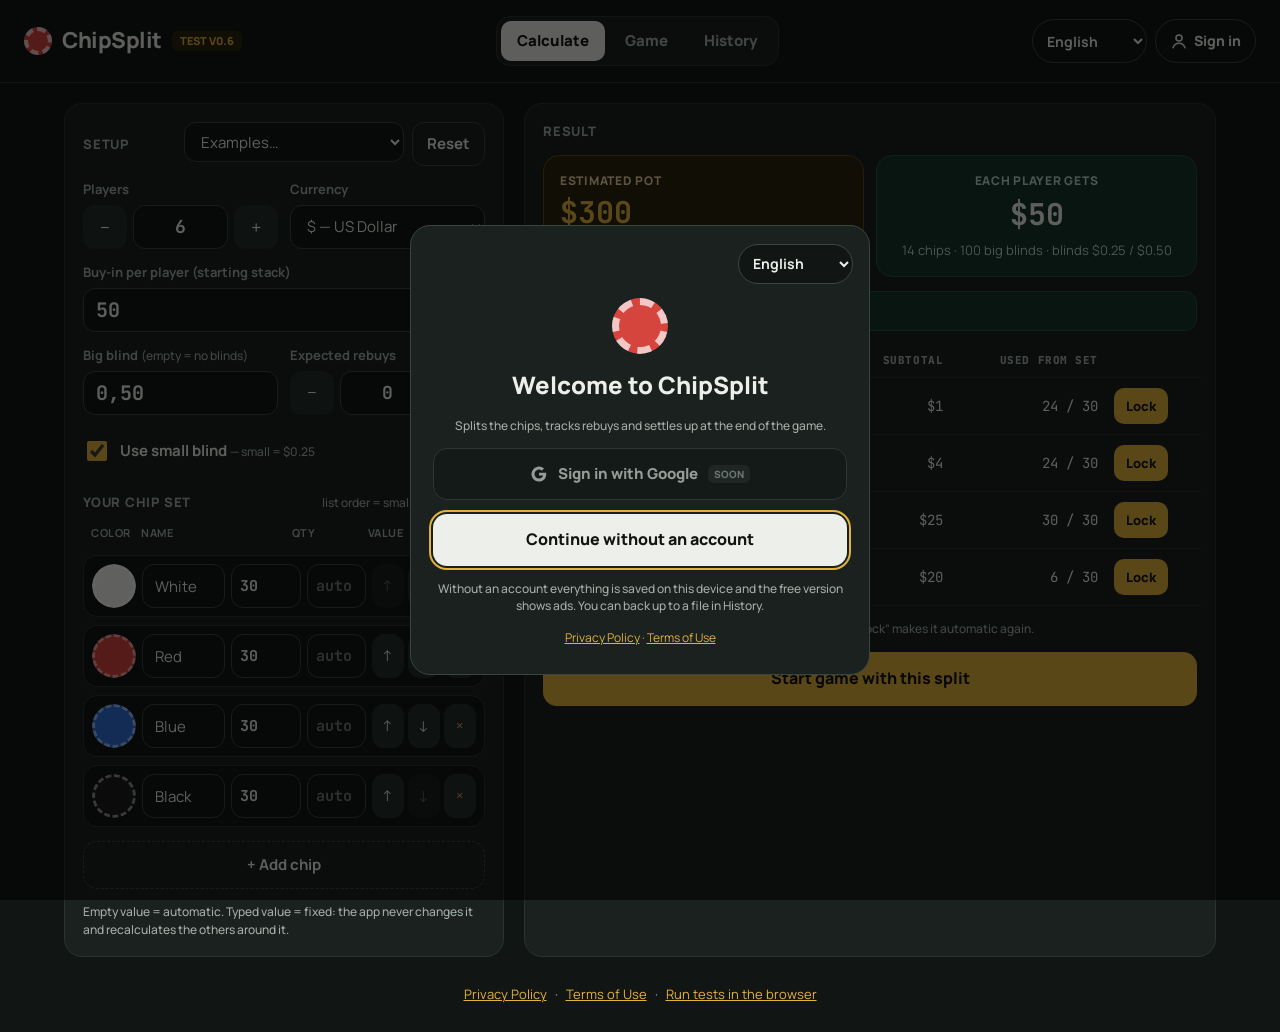
==== index.html @ 202e0803 "ChipSplit v0.6" ====
<!doctype html>
<html lang="pt-BR">
<head>
  <meta charset="utf-8">
  <meta name="viewport" content="width=device-width, initial-scale=1">
  <title>ChipSplit</title>
  <link rel="preconnect" href="https://fonts.googleapis.com">
  <link href="https://fonts.googleapis.com/css2?family=Manrope:wght@400;600;700;800&family=JetBrains+Mono:wght@500;700&family=Noto+Sans+SC:wght@500;700;800&display=swap" rel="stylesheet">
  <link rel="stylesheet" href="styles.css">
</head>
<body>
  <header class="top">
    <div class="brand">
      <span class="chip-logo" aria-hidden="true"></span>
      <h1>ChipSplit</h1>
      <span class="tag"><span data-i18n="app.badge">teste</span> v0.6</span>
    </div>
    <nav class="tabs" data-i18n-aria="tab.sections" aria-label="Seções">
      <button type="button" class="tab" data-view="calc" aria-current="page"><span data-i18n="tab.calc">Calcular</span></button>
      <button type="button" class="tab" data-view="live"><span data-i18n="tab.live">Jogo</span> <span id="liveDot" class="live-dot" hidden></span></button>
      <button type="button" class="tab" data-view="history"><span data-i18n="tab.history">Histórico</span></button>
    </nav>
    <div class="top-right">
      <label class="sr" for="langTop" data-i18n="lang.label">Idioma</label>
      <select id="langTop" class="lang-select" data-lang-select></select>
      <button id="accountBtn" type="button" class="account-btn" data-i18n-aria="acc.aria" aria-label="Conta">
        <svg id="accountIcon" width="18" height="18" viewBox="0 0 24 24" fill="none" stroke="currentColor" stroke-width="2" stroke-linecap="round" aria-hidden="true"><circle cx="12" cy="8" r="4"></circle><path d="M4 21c1.5-4 4.5-6 8-6s6.5 2 8 6"></path></svg>
        <img id="accountAvatar" class="acc-avatar" alt="" hidden>
        <span id="accountLabel">Entrar</span>
      </button>
    </div>
  </header>

  <!-- =============== CALCULAR =============== -->
  <main id="view-calc" class="layout view">
    <section class="panel" aria-labelledby="t-game">
      <div class="panel-head">
        <h2 id="t-game" data-i18n="calc.config">Configuração</h2>
        <div class="top-actions">
          <label class="sr" for="example" data-i18n="calc.load_example">Carregar exemplo</label>
          <select id="example" class="compact"></select>
          <button id="reset" class="ghost" type="button" data-i18n="calc.clear">Limpar</button>
        </div>
      </div>

      <div class="grid2">
        <div class="field">
          <label for="players" data-i18n="calc.players">Jogadores</label>
          <div class="stepper">
            <button type="button" data-step="players" data-delta="-1" data-i18n-aria="calc.fewer_players" aria-label="Menos jogadores">−</button>
            <input id="players" type="number" min="2" max="30" value="6">
            <button type="button" data-step="players" data-delta="1" data-i18n-aria="calc.more_players" aria-label="Mais jogadores">+</button>
          </div>
        </div>
        <div class="field">
          <label for="currency" data-i18n="calc.currency">Moeda</label>
          <select id="currency"></select>
        </div>
      </div>

      <div class="field">
        <label for="buyIn" data-i18n="calc.buyin">Entrada por jogador (stack inicial)</label>
        <input id="buyIn" class="money" inputmode="decimal" value="50">
      </div>

      <div class="grid2">
        <div class="field">
          <label for="bigBlind"><span data-i18n="calc.bigblind">Big blind</span> <span class="hint" data-i18n="calc.bigblind_hint">(vazio = sem blinds)</span></label>
          <input id="bigBlind" class="money" inputmode="decimal" value="0,50">
        </div>
        <div class="field">
          <label for="rebuys" data-i18n="calc.rebuys">Rebuys estimados</label>
          <div class="stepper">
            <button type="button" data-step="rebuys" data-delta="-1" data-i18n-aria="calc.fewer_rebuys" aria-label="Menos rebuys">−</button>
            <input id="rebuys" type="number" min="0" max="50" value="0">
            <button type="button" data-step="rebuys" data-delta="1" data-i18n-aria="calc.more_rebuys" aria-label="Mais rebuys">+</button>
          </div>
        </div>
      </div>

      <label class="check">
        <input id="useSmall" type="checkbox" checked>
        <span><span data-i18n="calc.use_small">Usar small blind</span> <span id="smallInfo" class="hint"></span></span>
      </label>

      <div class="chips-head">
        <h2 id="t-chips" data-i18n="calc.chips_title">Fichas do kit</h2>
        <span class="hint" data-i18n="calc.chips_order">ordem da lista = da menor para a maior</span>
      </div>
      <div class="chips-cols" aria-hidden="true">
        <span data-i18n="calc.col_color">Cor</span><span data-i18n="calc.col_name">Nome</span><span data-i18n="calc.col_qty">Qtd</span><span data-i18n="calc.col_value">Valor</span><span></span>
      </div>
      <ul id="chipList" class="chip-list" aria-labelledby="t-chips"></ul>
      <button id="addChip" class="dashed" type="button" data-i18n="calc.add_chip">+ Adicionar ficha</button>
      <p class="hint" data-i18n="calc.chips_help">Valor vazio = automático.</p>
    </section>

    <section class="panel result" aria-labelledby="t-res" aria-live="polite">
      <h2 id="t-res" data-i18n="calc.result">Resultado</h2>

      <div class="cards">
        <div class="card pot">
          <div class="card-label" data-i18n="calc.pot">Pote estimado</div>
          <div class="card-value" id="potValue">—</div>
          <div class="card-sub" id="potDetail"></div>
        </div>
        <div class="card stack">
          <div class="card-label" data-i18n="calc.each_gets">Cada jogador recebe</div>
          <div class="card-value" id="stackValue">—</div>
          <div class="card-sub" id="stackDetail"></div>
        </div>
      </div>

      <ul id="messages" class="messages"></ul>

      <div class="table-wrap">
        <table class="dist">
          <thead>
            <tr>
              <th scope="col" data-i18n="calc.th_chip">Ficha</th>
              <th scope="col" class="num" data-i18n="calc.th_value">Valor</th>
              <th scope="col" class="num" data-i18n="calc.th_per">Por jogador</th>
              <th scope="col" class="num" data-i18n="calc.th_sub">Subtotal</th>
              <th scope="col" class="num" data-i18n="calc.th_kit">Usa do kit</th>
              <th scope="col"><span class="sr" data-i18n="calc.th_action">Ação</span></th>
            </tr>
          </thead>
          <tbody id="distBody"></tbody>
        </table>
      </div>
      <p class="hint" data-i18n="calc.fix_help">“Fixar” trava o valor calculado.</p>

      <button id="startGame" class="primary" type="button" data-i18n="calc.start">Começar jogo com essa distribuição</button>
    </section>
  </main>

  <!-- =============== JOGO AO VIVO =============== -->
  <main id="view-live" class="view live" hidden>
    <div id="liveRoot"></div>
  </main>

  <!-- =============== HISTÓRICO =============== -->
  <main id="view-history" class="view live" hidden>
    <div class="panel">
      <div class="panel-head">
        <h2 data-i18n="hist.title">Histórico de jogos</h2>
        <div class="top-actions">
          <button id="exportAll" class="ghost" type="button" data-i18n="hist.export">Exportar backup</button>
          <label class="ghost file-btn"><span data-i18n="hist.import">Importar backup</span><input id="importFile" type="file" accept="application/json,.json"></label>
        </div>
      </div>
      <p class="hint" data-i18n="hist.help">Tudo fica salvo neste aparelho/navegador.</p>
      <ul id="historyList" class="history"></ul>
    </div>
  </main>

  <!-- =============== PERFIL =============== -->
  <main id="view-profile" class="view live" hidden>
    <div id="profileRoot"></div>
  </main>

  <datalist id="knownNames"></datalist>

  <footer class="foot">
    <a href="privacidade.html" data-i18n="legal.privacy">Política de Privacidade</a>
    <span aria-hidden="true">·</span>
    <a href="termos.html" data-i18n="legal.terms">Termos de Uso</a>
    <span aria-hidden="true">·</span>
    <a href="tests.html" data-i18n="foot.tests">Rodar testes no navegador</a>
  </footer>

  <!-- Banner de anúncio (só no modo grátis) -->
  <div id="adBanner" class="ad-banner" hidden>
    <span class="ad-tag">AD</span> <span data-i18n="ad.banner">Espaço de anúncio 320×50</span>
  </div>

  <!-- Boas-vindas -->
  <dialog id="dlgWelcome" class="dlg welcome" aria-labelledby="welcomeTitle">
    <div class="dlg-body">
      <div class="welcome-lang">
        <label class="sr" for="langWelcome" data-i18n="lang.label">Idioma</label>
        <select id="langWelcome" class="lang-select" data-lang-select></select>
      </div>
      <span class="chip-logo big" aria-hidden="true"></span>
      <h3 id="welcomeTitle" data-i18n="welcome.title">Bem-vindo ao ChipSplit</h3>
      <p class="hint" data-i18n="welcome.text">Divide as fichas, controla rebuys e fecha a conta no fim do jogo.</p>
      <button type="button" class="google-btn" disabled>
        <svg width="18" height="18" viewBox="0 0 24 24" aria-hidden="true"><path fill="currentColor" d="M21.6 12.2c0-.7-.1-1.4-.2-2H12v3.8h5.4a4.6 4.6 0 0 1-2 3v2.5h3.2c1.9-1.7 3-4.3 3-7.3zM12 22c2.7 0 5-.9 6.6-2.4l-3.2-2.5c-.9.6-2 1-3.4 1-2.6 0-4.8-1.8-5.6-4.1H3.1v2.6A10 10 0 0 0 12 22zM6.4 14a6 6 0 0 1 0-3.9V7.5H3.1a10 10 0 0 0 0 9zM12 6c1.5 0 2.8.5 3.8 1.5l2.9-2.9A10 10 0 0 0 3.1 7.5l3.3 2.6C7.2 7.8 9.4 6 12 6z"/></svg>
        <span data-i18n="welcome.google">Entrar com Google</span> <span class="soon" data-i18n="welcome.soon">em breve</span>
      </button>
      <button type="button" id="welcomeGuest" class="primary" data-i18n="welcome.guest">Continuar sem conta</button>
      <p class="hint small" data-i18n="welcome.note">Sem conta: tudo fica salvo neste aparelho.</p>
      <p class="legal-links small"><a href="privacidade.html" data-i18n="legal.privacy">Política de Privacidade</a> · <a href="termos.html" data-i18n="legal.terms">Termos de Uso</a></p>
    </div>
  </dialog>

  <!-- Conta -->
  <dialog id="dlgAccount" class="dlg" aria-labelledby="accTitle">
    <form method="dialog" class="dlg-body">
      <h3 id="accTitle" data-i18n="acc.title">Sua conta</h3>
      <div class="acc-card">
        <b id="accMode"></b>
        <small id="accSince"></small>
        <small data-i18n="acc.saved_here">Jogos salvos neste aparelho.</small>
      </div>
      <button type="button" id="accPro" class="gold-btn"></button>
      <button type="button" class="google-btn" disabled><span data-i18n="welcome.google">Entrar com Google</span> <span class="soon" data-i18n="welcome.soon">em breve</span></button>
      <div class="dlg-actions single"><button type="button" class="ghost" data-close data-i18n="common.close">Fechar</button></div>
    </form>
  </dialog>

  <!-- Anúncio intersticial -->
  <dialog id="dlgAd" class="dlg ad-full" data-i18n-aria="ad.aria" aria-label="Anúncio">
    <div class="dlg-body">
      <div class="ad-top"><span class="ad-tag">AD</span><button type="button" id="adSkip" class="ghost">3s</button></div>
      <div class="ad-space" data-i18n="ad.full">Anúncio intersticial rápido</div>
      <button type="button" id="adGoPro" class="link" data-i18n="ad.remove">Remover anúncios com o Pro</button>
    </div>
  </dialog>

  <!-- Confirmação -->
  <dialog id="dlgAsk" class="dlg ask" aria-labelledby="askText">
    <div class="dlg-body">
      <p id="askText" class="ask-text"></p>
      <div class="dlg-actions">
        <button type="button" id="askCancel" class="ghost" data-i18n="common.cancel">Cancelar</button>
        <button type="button" id="askOk" class="gold-btn" data-i18n="common.confirm">Confirmar</button>
      </div>
    </div>
  </dialog>

  <!-- Diálogo: entrada / rebuy -->
  <dialog id="dlgBuy" class="dlg" aria-labelledby="dlgBuyTitle">
    <form method="dialog" class="dlg-body">
      <h3 id="dlgBuyTitle">Rebuy</h3>
      <div class="field" id="buyNameField">
        <label for="buyName" data-i18n="buy.name">Nome</label>
        <input id="buyName" type="text" autocomplete="off" list="knownNames">
      </div>
      <div class="field">
        <label for="buyAmount" data-i18n="buy.amount">Valor que vai entrar</label>
        <input id="buyAmount" class="money" inputmode="decimal">
      </div>
      <div class="chip-pick-head">
        <span class="hint" data-i18n="buy.suggested">Fichas sugeridas (do banco).</span>
        <button type="button" id="buyResuggest" class="link" data-i18n="buy.resuggest">Sugerir de novo</button>
      </div>
      <div id="buyChips" class="chip-pick"></div>
      <div id="buyStatus" class="status"></div>
      <div class="dlg-actions">
        <button type="button" class="ghost" data-close data-i18n="common.cancel">Cancelar</button>
        <button type="button" id="buyConfirm" class="primary" data-i18n="common.confirm">Confirmar</button>
      </div>
    </form>
  </dialog>

  <!-- Diálogo: saque -->
  <dialog id="dlgCash" class="dlg" aria-labelledby="dlgCashTitle">
    <form method="dialog" class="dlg-body">
      <h3 id="dlgCashTitle">—</h3>
      <p class="hint" id="cashInfo"></p>
      <div class="seg" role="group" data-i18n-aria="count.by" aria-label="Contar por">
        <button type="button" data-mode="chips" aria-pressed="true" data-i18n="count.by_chips">Por fichas</button>
        <button type="button" data-mode="value" aria-pressed="false" data-i18n="count.by_value">Por valor</button>
      </div>
      <div id="cashChips" class="chip-pick"></div>
      <div class="field" id="cashValueField" hidden>
        <label for="cashValue" data-i18n="cash.value">Valor que sai</label>
        <input id="cashValue" class="money" inputmode="decimal">
      </div>
      <div id="cashStatus" class="status"></div>
      <div class="dlg-actions">
        <button type="button" class="ghost" data-close data-i18n="common.cancel">Cancelar</button>
        <button type="button" id="cashConfirm" class="primary" data-i18n="cash.confirm">Confirmar saque</button>
      </div>
    </form>
  </dialog>

  <script src="i18n.js"></script>
  <script src="ui-i18n.js"></script>
  <script src="chipsplit-core.js"></script>
  <script src="session-core.js"></script>
  <script src="examples.js"></script>
  <script src="account.js"></script>
  <script src="app.js"></script>
  <script src="live.js"></script>
  <script src="profile.js"></script>
</body>
</html>
---- styles.css ----
:root {
  --bg: #111614;
  --surface: #1A211E;
  --surface-2: #232C28;
  --line: #2A332F;
  --line-2: #3A4540;
  --text: #ECEFEA;
  --muted: #A3AEA8;
  --felt: #16352A;
  --felt-line: #22513F;
  --felt-text: #B9D6C8;
  --gold: #E3B23C;
  --gold-bg: #2A2410;
  --red-bg: #3A1E1A;
  --red-line: #6B3128;
  --red-text: #F5C3BB;
  --ok-bg: #16352A;
  --mono: 'JetBrains Mono', ui-monospace, monospace;
  color-scheme: dark;
}
* { box-sizing: border-box; }
body {
  margin: 0;
  background: var(--bg);
  color: var(--text);
  font-family: Manrope, 'Noto Sans SC', 'PingFang SC', 'Microsoft YaHei', system-ui, sans-serif;
  font-size: 15px;
  line-height: 1.45;
}
a { color: var(--gold); }
.sr { position: absolute; width: 1px; height: 1px; overflow: hidden; clip: rect(0 0 0 0); white-space: nowrap; }

.top {
  display: flex; align-items: center; justify-content: space-between; gap: 12px; flex-wrap: wrap;
  padding: 16px 24px; border-bottom: 1px solid var(--line);
}
.brand { display: flex; align-items: center; gap: 10px; }
.brand h1 { margin: 0; font-size: 22px; font-weight: 800; letter-spacing: -0.02em; }
.chip-logo { width: 28px; height: 28px; border-radius: 50%; background: #D6453D; border: 4px dashed rgba(255,255,255,.7); }
.tag { font-size: 11px; font-weight: 800; text-transform: uppercase; padding: 2px 8px; border-radius: 6px; background: var(--gold-bg); color: var(--gold); }
.top-actions { display: flex; gap: 8px; flex-wrap: wrap; }

.layout {
  display: grid; grid-template-columns: minmax(0, 440px) minmax(0, 1fr); gap: 20px;
  max-width: 1200px; margin: 0 auto; padding: 20px 24px;
}
@media (max-width: 860px) {
  .layout { grid-template-columns: minmax(0, 1fr); padding: 16px; }
  .top { padding: 14px 16px; }
}

.panel { background: var(--surface); border: 1px solid var(--line); border-radius: 18px; padding: 18px; display: flex; flex-direction: column; gap: 14px; min-width: 0; }
.panel h2 { margin: 0; font-size: 13px; font-weight: 800; text-transform: uppercase; letter-spacing: .06em; color: var(--muted); }

.grid2 { display: grid; grid-template-columns: repeat(2, minmax(0, 1fr)); gap: 12px; }
.field { display: flex; flex-direction: column; gap: 6px; min-width: 0; }
.field label { font-size: 13px; font-weight: 700; color: var(--muted); }
.hint { font-size: 12px; color: var(--muted); font-weight: 500; }
p.hint { margin: 0; }

input, select, button { font: inherit; color: inherit; }
input[type=text], input[type=number], input:not([type]), input[inputmode], select {
  height: 44px; padding: 0 12px; border-radius: 12px; border: 1px solid var(--line-2);
  background: var(--bg); color: var(--text); min-width: 0; width: 100%;
}
input:focus-visible, select:focus-visible, button:focus-visible { outline: 2px solid var(--gold); outline-offset: 2px; }
input.money { font-family: var(--mono); font-size: 20px; font-weight: 700; }
input[type=number]::-webkit-outer-spin-button, input[type=number]::-webkit-inner-spin-button { -webkit-appearance: none; margin: 0; }
input[type=number] { -moz-appearance: textfield; }

.stepper { display: grid; grid-template-columns: 44px minmax(0, 1fr) 44px; gap: 6px; }
.stepper input { text-align: center; font-family: var(--mono); font-size: 18px; font-weight: 700; }
.stepper button, button.icon {
  height: 44px; border-radius: 12px; border: none; background: var(--surface-2); color: var(--text); font-size: 18px; cursor: pointer;
}
button { cursor: pointer; }
button:disabled { opacity: .35; cursor: default; }
button.ghost { height: 44px; padding: 0 14px; border-radius: 12px; border: 1px solid var(--line-2); background: transparent; color: var(--text); font-weight: 700; }
button.dashed { height: 48px; border-radius: 14px; border: 1.5px dashed var(--line-2); background: transparent; color: var(--text); font-weight: 700; }
button.small { height: 36px; padding: 0 12px; border-radius: 10px; border: none; background: var(--gold); color: #141413; font-size: 13px; font-weight: 800; }
button.small.ghost { background: transparent; color: var(--gold); border: 1px solid var(--gold); }
button.danger { color: #F08A7E; }

.check { display: flex; align-items: center; gap: 10px; min-height: 44px; font-weight: 700; cursor: pointer; }
.check input { width: 20px; height: 20px; accent-color: var(--gold); }

.chips-head { display: flex; justify-content: space-between; align-items: baseline; gap: 8px; flex-wrap: wrap; margin-top: 6px; }
.chips-cols, .chip-row {
  display: grid; grid-template-columns: 44px minmax(0, 1.4fr) 70px minmax(0, 1fr) auto; gap: 6px; align-items: center;
}
.chips-cols { font-size: 11px; font-weight: 700; text-transform: uppercase; letter-spacing: .05em; color: var(--muted); padding: 0 8px; }
.chip-list { list-style: none; margin: 0; padding: 0; display: flex; flex-direction: column; gap: 8px; }
.chip-row { padding: 8px; border-radius: 14px; background: var(--bg); border: 1px solid var(--line); }
.chip-row.is-fixed { border-color: #5C4A16; }
.chip-row.is-fixed input[data-f=value] { border-color: var(--gold); color: var(--gold); }
.chip-row input[type=color] { width: 44px; height: 44px; padding: 0; border: none; border-radius: 50%; background: none; cursor: pointer; }
.chip-row input[type=color]::-webkit-color-swatch-wrapper { padding: 0; }
.chip-row input[type=color]::-webkit-color-swatch { border-radius: 50%; border: 3px dashed rgba(255,255,255,.5); }
.chip-row input[type=color]::-moz-color-swatch { border-radius: 50%; border: 3px dashed rgba(255,255,255,.5); }
.chip-row input[data-f=qty], .chip-row input[data-f=value] { font-family: var(--mono); font-weight: 700; padding: 0 8px; }
.row-actions { display: flex; gap: 4px; }
.row-actions .icon { width: 32px; height: 44px; font-size: 15px; }
@media (max-width: 480px) {
  .chips-cols { display: none; }
  .chip-row { grid-template-columns: 44px minmax(0, 1fr) 64px; }
  .chip-row input[data-f=value] { grid-column: 2 / 3; }
  .row-actions { grid-column: 3 / 4; justify-content: flex-end; }
  .row-actions .icon { width: 28px; }
}

.cards { display: grid; grid-template-columns: repeat(2, minmax(0, 1fr)); gap: 12px; }
@media (max-width: 560px) { .cards { grid-template-columns: minmax(0, 1fr); } }
.card { border-radius: 16px; padding: 16px; display: flex; flex-direction: column; gap: 2px; }
.card.pot { background: var(--gold-bg); border: 1px solid #5C4A16; }
.card.pot .card-value { color: var(--gold); }
.card.stack { background: var(--felt); border: 1px solid var(--felt-line); }
.card-label { font-size: 12px; font-weight: 800; text-transform: uppercase; letter-spacing: .06em; color: var(--felt-text); }
.card.pot .card-label, .card.pot .card-sub { color: #E8D3A0; }
.card-value { font-family: var(--mono); font-size: 30px; font-weight: 700; }
.card-sub { font-size: 13px; color: var(--felt-text); }

.messages { list-style: none; margin: 0; padding: 0; display: flex; flex-direction: column; gap: 6px; }
.msg { padding: 10px 12px; border-radius: 12px; font-size: 13px; }
.msg.err { background: var(--red-bg); border: 1px solid var(--red-line); color: var(--red-text); }
.msg.warn { background: #33280F; border: 1px solid #5C4A16; color: #F1DCA8; }
.msg.ok { background: var(--ok-bg); border: 1px solid var(--felt-line); color: var(--felt-text); }

.table-wrap { overflow-x: auto; margin: 0 -4px; }
.dist { width: 100%; border-collapse: collapse; font-size: 14px; }
.dist th { text-align: left; font-size: 11px; font-weight: 800; text-transform: uppercase; letter-spacing: .05em; color: var(--muted); padding: 8px; border-bottom: 1px solid var(--line); }
.dist td { padding: 10px 8px; border-bottom: 1px solid var(--line); vertical-align: middle; }
.dist .num { text-align: right; font-family: var(--mono); white-space: nowrap; }
.dist td.strong { font-size: 18px; font-weight: 700; }
.dist tr.unused td { color: var(--muted); }
.dot { display: inline-block; width: 18px; height: 18px; border-radius: 50%; vertical-align: -4px; margin-right: 8px; border: 2px dashed rgba(255,255,255,.5); }
.badge { font-family: Manrope, sans-serif; font-size: 10px; font-weight: 800; text-transform: uppercase; padding: 1px 6px; border-radius: 6px; background: var(--gold-bg); color: var(--gold); }
@media (max-width: 560px) {
  .dist th:nth-child(4), .dist td:nth-child(4) { display: none; }
  .dist { font-size: 13px; }
  .dist th, .dist td { padding-left: 4px; padding-right: 4px; }
  .dist td.strong { font-size: 16px; }
}
@media (max-width: 420px) {
  .dist th:nth-child(5), .dist td:nth-child(5) { display: none; }
}

.foot { text-align: center; padding: 8px 16px 28px; font-size: 13px; }

/* página de testes */
.tests { max-width: 900px; margin: 0 auto; padding: 20px 24px; display: flex; flex-direction: column; gap: 10px; }
.tests .summary { font-size: 18px; font-weight: 800; }
.tests .t { padding: 10px 12px; border-radius: 12px; font-size: 14px; font-family: var(--mono); }
.tests .t.pass { background: var(--ok-bg); border: 1px solid var(--felt-line); }
.tests .t.fail { background: var(--red-bg); border: 1px solid var(--red-line); color: var(--red-text); white-space: pre-wrap; }

/* ================= v0.3 — abas, jogo ao vivo, histórico ================= */
.tabs { display: flex; gap: 4px; background: var(--surface); border: 1px solid var(--line); border-radius: 14px; padding: 4px; }
.tab { position: relative; min-height: 40px; padding: 0 16px; border: none; border-radius: 10px; background: transparent; color: var(--muted); font-weight: 800; }
.tab[aria-current="page"] { background: var(--text); color: #141413; }
.live-dot { display: inline-block; width: 8px; height: 8px; border-radius: 50%; background: #E5484D; margin-left: 4px; vertical-align: 2px; animation: pulse 1.6s infinite; }
.live-dot[hidden] { display: none; }
@keyframes pulse { 50% { opacity: .35; } }
@media (max-width: 560px) { .tabs { width: 100%; } .tab { flex: 1; padding: 0 8px; } }

.view[hidden] { display: none !important; }
.live { max-width: 1200px; margin: 0 auto; padding: 20px 24px; display: flex; flex-direction: column; gap: 16px; }
#liveRoot { display: flex; flex-direction: column; gap: 16px; }
@media (max-width: 860px) { .live { padding: 16px; } }

.panel-head { display: flex; justify-content: space-between; align-items: center; gap: 8px; flex-wrap: wrap; }
select.compact { height: 40px; width: auto; max-width: 220px; }
button.primary { min-height: 48px; padding: 0 18px; border-radius: 14px; border: none; background: var(--text); color: #141413; font-weight: 800; }
button.gold-btn { min-height: 48px; padding: 0 18px; border-radius: 14px; border: none; background: var(--gold); color: #141413; font-weight: 800; }
#startGame { width: 100%; min-height: 54px; font-size: 16px; background: var(--gold); }
button.link { border: none; background: none; color: var(--gold); font-weight: 700; padding: 6px 0; min-height: 32px; }
.actions { display: flex; gap: 8px; flex-wrap: wrap; }
.empty p { margin: 0; color: var(--muted); }

.title-row { display: flex; align-items: center; gap: 10px; }
.title-input { flex: 1; font-size: 22px !important; font-weight: 800; background: transparent !important; border-color: transparent !important; padding: 0 6px !important; }
.title-input:hover, .title-input:focus { border-color: var(--line-2) !important; }
.badge { font-size: 11px; font-weight: 800; text-transform: uppercase; letter-spacing: .04em; padding: 3px 8px; border-radius: 8px; background: var(--surface-2); color: var(--muted); white-space: nowrap; }
.badge.live { background: #3A1518; color: #FF8A8E; }
.badge.on { background: var(--felt); color: var(--felt-text); }

.stats { display: grid; grid-template-columns: repeat(auto-fit, minmax(150px, 1fr)); gap: 10px; }
.stat { background: var(--bg); border: 1px solid var(--line); border-radius: 14px; padding: 12px; display: flex; flex-direction: column; gap: 2px; min-width: 0; }
.stat span { font-size: 11px; font-weight: 800; text-transform: uppercase; letter-spacing: .05em; color: var(--muted); }
.stat b { font-family: var(--mono); font-size: 20px; }
.stat small { font-size: 12px; color: var(--muted); }
.gold { color: var(--gold); }
.ok-text { color: #7FD1A6 !important; }
.warn-text { color: #F1C26B !important; }

.players-grid, .count-grid, .results-grid { display: grid; grid-template-columns: repeat(auto-fill, minmax(250px, 1fr)); gap: 12px; }
.player { background: var(--surface); border: 1px solid var(--line); border-radius: 18px; padding: 14px; display: flex; flex-direction: column; gap: 12px; min-width: 0; }
.player.out { opacity: .72; }
.p-top { display: flex; align-items: center; gap: 10px; min-width: 0; }
.avatar { width: 40px; height: 40px; flex-shrink: 0; border-radius: 50%; display: flex; align-items: center; justify-content: center; font-weight: 800; color: #fff; text-shadow: 0 1px 2px rgba(0,0,0,.4); }
.p-name { flex: 1; font-weight: 800; font-size: 16px !important; background: transparent !important; border-color: transparent !important; padding: 0 6px !important; height: 40px !important; }
.p-name:hover, .p-name:focus { border-color: var(--line-2) !important; }
.p-title { flex: 1; font-size: 16px; min-width: 0; overflow: hidden; text-overflow: ellipsis; white-space: nowrap; }
.p-value { font-family: var(--mono); color: var(--gold); }
.p-stats { display: grid; grid-template-columns: repeat(auto-fit, minmax(70px, 1fr)); gap: 8px; }
.p-stats div { display: flex; flex-direction: column; }
.p-stats span { font-size: 11px; font-weight: 700; color: var(--muted); text-transform: uppercase; letter-spacing: .04em; }
.p-stats b { font-family: var(--mono); font-size: 15px; }
.p-chips { display: flex; flex-wrap: wrap; gap: 6px 10px; font-family: var(--mono); font-size: 13px; color: var(--muted); }
.cdot { display: inline-flex; align-items: center; gap: 4px; }
.dot.sm { width: 12px; height: 12px; margin: 0; border-width: 1.5px; vertical-align: 0; }
.p-actions { display: flex; gap: 8px; margin-top: auto; }
.p-actions .small { flex: 1; height: 44px; }

.two-col { display: grid; grid-template-columns: minmax(0, 1fr) minmax(0, 1.4fr); gap: 16px; align-items: start; }
@media (max-width: 860px) { .two-col { grid-template-columns: minmax(0, 1fr); } }
.bank { list-style: none; margin: 0; padding: 0; display: flex; flex-direction: column; gap: 6px; }
.bank li { display: flex; align-items: center; gap: 8px; padding: 8px 10px; border-radius: 10px; background: var(--bg); }
.bank li > span:not(.dot) { flex: 1; min-width: 0; }
.bank li .dot { margin: 0; }
.bank b { font-family: var(--mono); }
.bank b.low { color: #F1C26B; }
.bank b.neg { color: #F08A7E; }
.bank small { color: var(--muted); font-size: 12px; }

.log { list-style: none; margin: 0; padding: 0; display: flex; flex-direction: column; max-height: 420px; overflow-y: auto; }
.ev { display: grid; grid-template-columns: 70px 64px minmax(0, 1fr); gap: 8px; padding: 8px 4px; border-bottom: 1px solid var(--line); font-size: 13px; }
.ev time { font-family: var(--mono); color: var(--text); }
.ev small { font-family: var(--mono); color: var(--muted); }
.ev-rebuy span, .ev-join span { color: #B9D6C8; }
.ev-cashout span { color: #E8D3A0; }
.ev-end span, .ev-start span { font-weight: 800; }
@media (max-width: 480px) { .ev { grid-template-columns: 64px minmax(0, 1fr); } .ev small { display: none; } }

/* mesa e pilhas */
.felt { background: radial-gradient(ellipse at 50% 120%, #1E4D3A 0%, #16352A 60%, #122A21 100%); border: 1px solid var(--felt-line); border-radius: 14px; min-height: 150px; padding: 14px 10px 10px; display: flex; align-items: flex-end; justify-content: center; }
.stacks { display: flex; align-items: flex-end; justify-content: center; gap: 10px; flex-wrap: wrap; width: 100%; }
.stack { display: flex; flex-direction: column; align-items: center; gap: 4px; min-width: 40px; }
.stack-col { position: relative; width: 38px; }
.disc { position: absolute; left: 0; width: 38px; height: 14px; border-radius: 50%; background: var(--c); border: 2px dashed rgba(255,255,255,.55); box-shadow: 0 2px 0 rgba(0,0,0,.45); box-sizing: border-box; }
.disc.drop { opacity: 0; animation: drop .38s cubic-bezier(.2,.9,.3,1.3) forwards; }
@keyframes drop { from { opacity: 0; transform: translateY(-46px); } to { opacity: 1; transform: none; } }
@media (prefers-reduced-motion: reduce) { .disc.drop { animation: none; opacity: 1; } }
.stack-n { font-family: var(--mono); font-weight: 800; font-size: 16px; color: #fff; }
.stack-v { font-family: var(--mono); font-size: 11px; color: var(--felt-text); }
.value-only { font-family: var(--mono); font-size: 26px; font-weight: 700; color: #fff; text-align: center; display: flex; flex-direction: column; align-self: center; }
.value-only small { font-family: Manrope, sans-serif; font-size: 12px; color: var(--felt-text); font-weight: 600; }
.result-card { animation: rise .45s ease both; animation-delay: var(--delay, 0ms); }
@keyframes rise { from { opacity: 0; transform: translateY(12px); } to { opacity: 1; transform: none; } }
.net { font-family: var(--mono); font-weight: 800; padding: 4px 10px; border-radius: 10px; background: var(--surface-2); }
.net.pos { background: var(--felt); color: #7FD1A6; }
.net.neg { background: var(--red-bg); color: var(--red-text); }

/* escolher fichas */
.seg { display: grid; grid-template-columns: 1fr 1fr; gap: 4px; background: var(--bg); border: 1px solid var(--line); border-radius: 12px; padding: 4px; }
.seg button { min-height: 40px; border: none; border-radius: 9px; background: transparent; color: var(--muted); font-weight: 800; }
.seg button[aria-pressed="true"] { background: var(--surface-2); color: var(--text); }
.chip-pick { display: flex; flex-direction: column; gap: 6px; }
.chip-pick[hidden], .field[hidden] { display: none; }
.chip-pick-head { display: flex; justify-content: space-between; align-items: center; gap: 8px; }
.pick-row { display: grid; grid-template-columns: 22px minmax(0, 1fr) auto; align-items: center; gap: 8px; }
.pick-row .dot { margin: 0; }
.pick-name { font-weight: 700; font-size: 14px; display: flex; flex-direction: column; min-width: 0; }
.pick-name small { font-family: var(--mono); font-weight: 500; color: var(--muted); font-size: 12px; }
.pick-max { color: var(--felt-text) !important; }
.mini-stepper { display: grid; grid-template-columns: 40px 56px 40px; gap: 4px; }
.mini-stepper button { height: 40px; border: none; border-radius: 10px; background: var(--surface-2); color: var(--text); font-size: 18px; }
.mini-stepper input { height: 40px !important; padding: 0 4px !important; text-align: center; font-family: var(--mono); font-weight: 700; }
.status { padding: 10px 12px; border-radius: 12px; font-size: 14px; font-weight: 700; }
.status.ok { background: var(--ok-bg); color: var(--felt-text); border: 1px solid var(--felt-line); }
.status.warn { background: #33280F; color: #F1DCA8; border: 1px solid #5C4A16; }
p.msg { margin: 0; }

/* diálogos */
.dlg { width: min(460px, calc(100vw - 24px)); max-height: calc(100vh - 24px); padding: 0; border: 1px solid var(--line-2); border-radius: 20px; background: var(--surface); color: var(--text); }
.dlg::backdrop { background: rgba(0,0,0,.6); }
.dlg-body { display: flex; flex-direction: column; gap: 14px; padding: 18px; }
.dlg h3 { margin: 0; font-size: 20px; font-weight: 800; }
.dlg-actions { display: grid; grid-template-columns: 1fr 1.4fr; gap: 8px; }

/* resultado */
.transfers { list-style: none; margin: 0; padding: 0; display: flex; flex-direction: column; gap: 8px; }
.transfers li { display: flex; align-items: center; gap: 8px; padding: 12px; border-radius: 12px; background: var(--bg); flex-wrap: wrap; }
.transfers .arrow { color: var(--muted); }
.transfers .amt { margin-left: auto; font-family: var(--mono); font-weight: 800; color: var(--gold); }

/* histórico */
.history { list-style: none; margin: 0; padding: 0; display: flex; flex-direction: column; gap: 8px; }
.h-item { display: flex; align-items: center; gap: 10px; padding: 12px; border-radius: 14px; background: var(--bg); border: 1px solid var(--line); flex-wrap: wrap; }
.h-main { flex: 1; min-width: 180px; display: flex; flex-direction: column; }
.h-main small { color: var(--muted); }
.h-actions { display: flex; gap: 6px; }
.file-btn { display: inline-flex; align-items: center; height: 44px; padding: 0 14px; border-radius: 12px; border: 1px solid var(--line-2); font-weight: 700; cursor: pointer; }
.file-btn input { position: absolute; width: 1px; height: 1px; opacity: 0; }
.file-btn:focus-within { outline: 2px solid var(--gold); outline-offset: 2px; }

.toast { position: fixed; left: 50%; bottom: 20px; transform: translate(-50%, 20px); opacity: 0; background: var(--text); color: #141413; padding: 12px 16px; border-radius: 12px; font-weight: 700; font-size: 14px; max-width: calc(100vw - 32px); transition: .25s; pointer-events: none; z-index: 10; }
.toast.show { opacity: 1; transform: translate(-50%, 0); }

@media (max-width: 560px) { .title-input { font-size: 18px !important; } .stat b { font-size: 17px; } }

/* ================= v0.4 — conta, convidado e anúncios ================= */
.top { position: relative; }
.account-btn { display: inline-flex; align-items: center; gap: 6px; min-height: 44px; padding: 0 14px; border-radius: 22px; border: 1px solid var(--line-2); background: transparent; color: var(--text); font-weight: 800; font-size: 14px; }

.welcome .dlg-body { align-items: stretch; text-align: center; padding: 28px 22px; }
.chip-logo.big { width: 56px; height: 56px; border-width: 7px; margin: 0 auto; display: block; }
.welcome h3 { font-size: 24px; }
.google-btn { display: flex; align-items: center; justify-content: center; gap: 10px; min-height: 52px; border-radius: 14px; border: 1px solid var(--line-2); background: var(--bg); color: var(--text); font-weight: 800; }
.google-btn:disabled { opacity: .6; }
.soon { font-size: 10px; font-weight: 800; text-transform: uppercase; padding: 2px 6px; border-radius: 6px; background: var(--surface-2); color: var(--muted); }
.welcome .primary { min-height: 52px; font-size: 16px; }
.hint.small { font-size: 12px; }
.acc-card { display: flex; flex-direction: column; gap: 4px; padding: 14px; border-radius: 14px; background: var(--bg); border: 1px solid var(--line); }
.acc-card small { color: var(--muted); }
.dlg-actions.single { grid-template-columns: 1fr; }

.ad-banner { position: fixed; left: 50%; bottom: 0; transform: translateX(-50%); width: min(100%, 420px); height: 56px; display: flex; align-items: center; justify-content: center; gap: 8px; background: var(--surface); border: 1px solid var(--line); border-bottom: none; border-radius: 12px 12px 0 0; color: var(--muted); font-size: 13px; z-index: 5; }
.ad-banner[hidden] { display: none; }
body.has-banner { padding-bottom: 64px; }
body.has-banner .toast { bottom: 76px; }
.ad-tag { padding: 2px 6px; border-radius: 4px; background: var(--surface-2); color: var(--muted); font-weight: 800; font-size: 10px; }
.ad-full { width: min(420px, calc(100vw - 24px)); }
.ad-full .dlg-body { min-height: min(560px, calc(100vh - 60px)); }
.ad-top { display: flex; justify-content: space-between; align-items: center; }
.ad-space { flex: 1; display: flex; align-items: center; justify-content: center; border: 1.5px dashed var(--line-2); border-radius: 16px; color: var(--muted); min-height: 300px; }

/* confirmação própria */
.ask { width: min(400px, calc(100vw - 24px)); }
.ask-text { margin: 0; font-size: 16px; line-height: 1.5; white-space: pre-wrap; max-height: 60vh; overflow-y: auto; user-select: text; }
.ask .dlg-actions:has(#askCancel[hidden]) { grid-template-columns: 1fr; }
#askCancel[hidden] { display: none; }
button.danger-btn { min-height: 48px; padding: 0 18px; border-radius: 14px; border: none; background: #E5484D; color: #fff; font-weight: 800; }

/* ================= v0.5 — idiomas ================= */
.top-right { display: flex; align-items: center; gap: 8px; }
.lang-select { height: 44px !important; width: auto !important; min-width: 0; padding: 0 10px !important; border-radius: 22px !important; font-weight: 700; font-size: 14px; }
@media (max-width: 560px) {
  .top-right { position: absolute; top: 12px; right: 16px; }
  .top-right .account-btn span { display: none; }
  .top-right .account-btn { padding: 0 12px; }
}
.welcome-lang { display: flex; justify-content: flex-end; margin: -10px -6px 0 0; }
.welcome-lang .lang-select { height: 40px !important; }
@media (max-width: 560px) { .brand .tag { display: none; } }

/* ================= v0.6 — perfil, confirmar nome, links legais ================= */
.ok-btn { width: 40px; height: 40px; flex-shrink: 0; border: none; border-radius: 12px; background: var(--gold); color: #141413; display: inline-flex; align-items: center; justify-content: center; }
.ok-btn[hidden] { display: none; }
.acc-avatar { width: 26px; height: 26px; border-radius: 50%; object-fit: cover; }
.acc-avatar[hidden] { display: none; }
#accountLabel { max-width: 120px; overflow: hidden; text-overflow: ellipsis; white-space: nowrap; }

.profile-head { display: grid; grid-template-columns: auto minmax(0, 1fr); gap: 24px; align-items: start; }
@media (max-width: 640px) { .profile-head { grid-template-columns: minmax(0, 1fr); } }
.prof-main { display: flex; flex-direction: column; align-items: center; gap: 10px; }
.prof-photo { width: 120px; height: 120px; border-radius: 50%; overflow: hidden; background: var(--felt); border: 3px solid var(--felt-line); display: flex; align-items: center; justify-content: center; }
.prof-img { width: 100%; height: 100%; object-fit: cover; }
.prof-initials { font-size: 42px; font-weight: 800; color: #fff; }
.prof-photo-actions { display: flex; flex-direction: column; align-items: center; gap: 2px; }
.small-file { height: 40px; font-size: 14px; }
.prof-form { display: flex; flex-direction: column; gap: 14px; min-width: 0; }
.prof-form .gold-btn { align-self: flex-start; }
.handle-input { display: flex; align-items: center; gap: 0; border: 1px solid var(--line-2); border-radius: 12px; background: var(--bg); padding-left: 12px; }
.handle-input span { color: var(--muted); font-weight: 800; }
.handle-input input { border: none !important; background: transparent !important; padding-left: 4px !important; }
.handle-input:focus-within { outline: 2px solid var(--gold); outline-offset: 2px; }

.profile-grid { display: grid; grid-template-columns: repeat(auto-fit, minmax(300px, 1fr)); gap: 16px; align-items: start; }
.profile-grid .panel > .gold-btn, .profile-grid .panel > .ghost, .profile-grid .panel > .google-btn, .profile-grid .panel > .danger-outline { width: 100%; }
.people { list-style: none; margin: 0; padding: 0; display: flex; flex-direction: column; gap: 6px; }
.people li { display: flex; align-items: center; gap: 10px; padding: 8px 10px; border-radius: 12px; background: var(--bg); }
.people li span:nth-child(2) { flex: 1; font-weight: 700; min-width: 0; overflow: hidden; text-overflow: ellipsis; white-space: nowrap; }
.people small { color: var(--muted); }
.avatar.sm { width: 30px; height: 30px; font-size: 12px; }
.panel.locked { border-style: dashed; }
.panel.locked h2 { display: flex; align-items: center; gap: 8px; }
.friend-add { display: grid; grid-template-columns: minmax(0, 1fr) auto; gap: 8px; opacity: .6; }
.pos-text { color: #7FD1A6; }
.neg-text { color: var(--red-text); }
button.danger-outline { min-height: 48px; padding: 0 18px; border-radius: 14px; border: 1px solid #E5484D; background: transparent; color: #FF8A8E; font-weight: 800; }
.legal-links { margin: 0; font-size: 13px; color: var(--muted); }
.legal-links.small { font-size: 12px; text-align: center; }
.foot { display: flex; justify-content: center; gap: 8px; flex-wrap: wrap; color: var(--muted); }

/* ================= páginas legais ================= */
.legal-page { background: var(--bg); }
.legal-top { position: sticky; top: 0; z-index: 3; display: flex; justify-content: space-between; align-items: center; gap: 12px; flex-wrap: wrap; padding: 12px 24px; background: var(--bg); border-bottom: 1px solid var(--line); }
.legal-back { display: inline-flex; align-items: center; gap: 10px; color: var(--text); font-weight: 800; font-size: 18px; text-decoration: none; }
.legal-lang { width: auto; }
.legal { max-width: 760px; margin: 0 auto; padding: 28px 24px 48px; line-height: 1.65; }
.legal[hidden] { display: none; }
.legal h1 { font-size: 36px; line-height: 1.15; letter-spacing: -0.02em; margin: 8px 0 4px; text-wrap: balance; }
.legal h2 { font-size: 20px; margin: 36px 0 8px; padding-top: 8px; border-top: 1px solid var(--line); scroll-margin-top: 80px; }
.legal h3 { font-size: 16px; margin: 20px 0 6px; color: var(--felt-text); }
.legal p, .legal li { color: #D7DDD8; }
.legal ul { padding-left: 20px; }
.legal li { margin: 4px 0; }
.legal ul.cols { columns: 2 260px; column-gap: 28px; }
.legal a { color: var(--gold); }
.legal address { font-style: normal; padding: 14px 16px; border-radius: 14px; background: var(--surface); border: 1px solid var(--line); }
.legal-meta { color: var(--muted); font-size: 14px; margin-top: 0; }
.legal-draft { padding: 10px 14px; border-radius: 12px; background: #33280F; border: 1px solid #5C4A16; color: #F1DCA8; font-size: 13px; }
.legal-note { padding: 10px 14px; border-radius: 12px; background: var(--surface); border: 1px solid var(--line); font-size: 14px; }
.legal-summary { display: grid; grid-template-columns: repeat(auto-fit, minmax(200px, 1fr)); gap: 10px; margin: 20px 0; }
.legal-summary div { display: flex; flex-direction: column; gap: 4px; padding: 14px; border-radius: 14px; background: var(--felt); border: 1px solid var(--felt-line); }
.legal-summary b { color: #fff; line-height: 1.3; }
.legal-summary span { color: var(--felt-text); font-size: 14px; line-height: 1.45; }
.legal-toc { padding: 14px 18px; border-radius: 14px; background: var(--surface); border: 1px solid var(--line); }
.legal-toc ol { margin: 0; padding-left: 22px; columns: 2 220px; column-gap: 24px; }
.legal-toc li { margin: 3px 0; }
.legal-table { width: 100%; border-collapse: collapse; font-size: 14px; }
.legal-table th { text-align: left; font-size: 12px; text-transform: uppercase; letter-spacing: .05em; color: var(--muted); padding: 8px; border-bottom: 1px solid var(--line-2); }
.legal-table td { padding: 10px 8px; border-bottom: 1px solid var(--line); vertical-align: top; color: #D7DDD8; }
@media (max-width: 560px) { .legal h1 { font-size: 28px; } .legal { padding: 20px 16px 40px; } .legal-top { padding: 10px 16px; } }

#accountIcon[hidden] { display: none; }
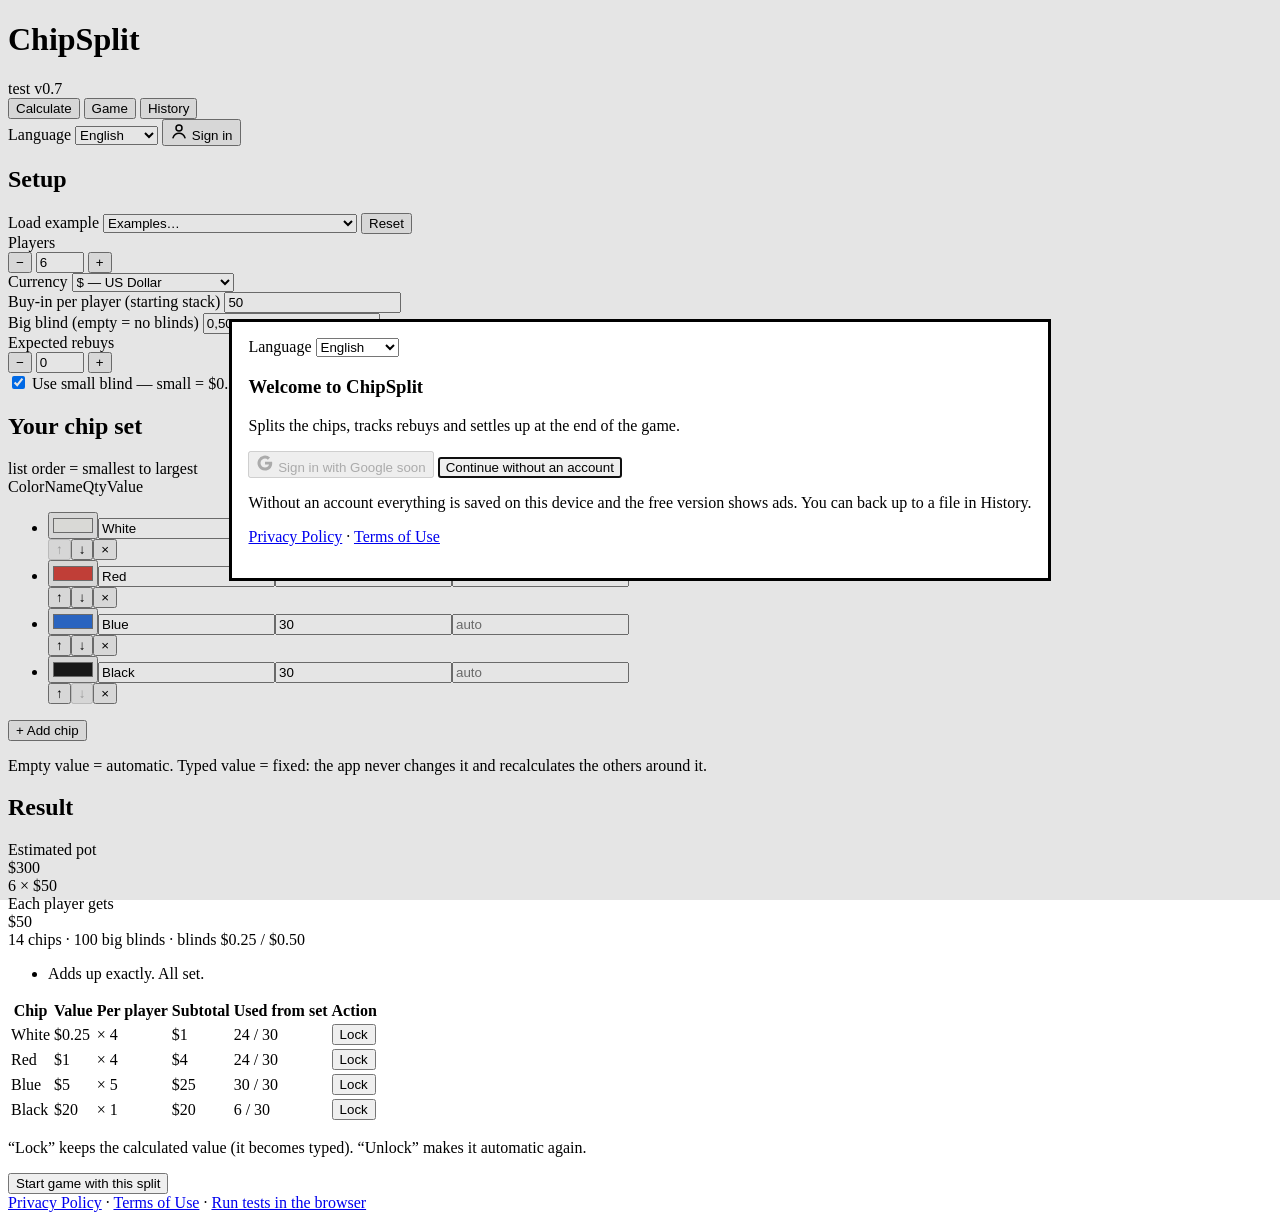
==== commit d4f1a1ae: "v0.7: index.html" ====
--- a/index.html
+++ b/index.html
@@ -13,7 +13,7 @@
     <div class="brand">
       <span class="chip-logo" aria-hidden="true"></span>
       <h1>ChipSplit</h1>
-      <span class="tag"><span data-i18n="app.badge">teste</span> v0.6</span>
+      <span class="tag"><span data-i18n="app.badge">teste</span> v0.7</span>
     </div>
     <nav class="tabs" data-i18n-aria="tab.sections" aria-label="Seções">
       <button type="button" class="tab" data-view="calc" aria-current="page"><span data-i18n="tab.calc">Calcular</span></button>
@@ -277,6 +277,7 @@
   </dialog>
 
   <script src="i18n.js"></script>
+  <script src="fx.js"></script>
   <script src="ui-i18n.js"></script>
   <script src="chipsplit-core.js"></script>
   <script src="session-core.js"></script>
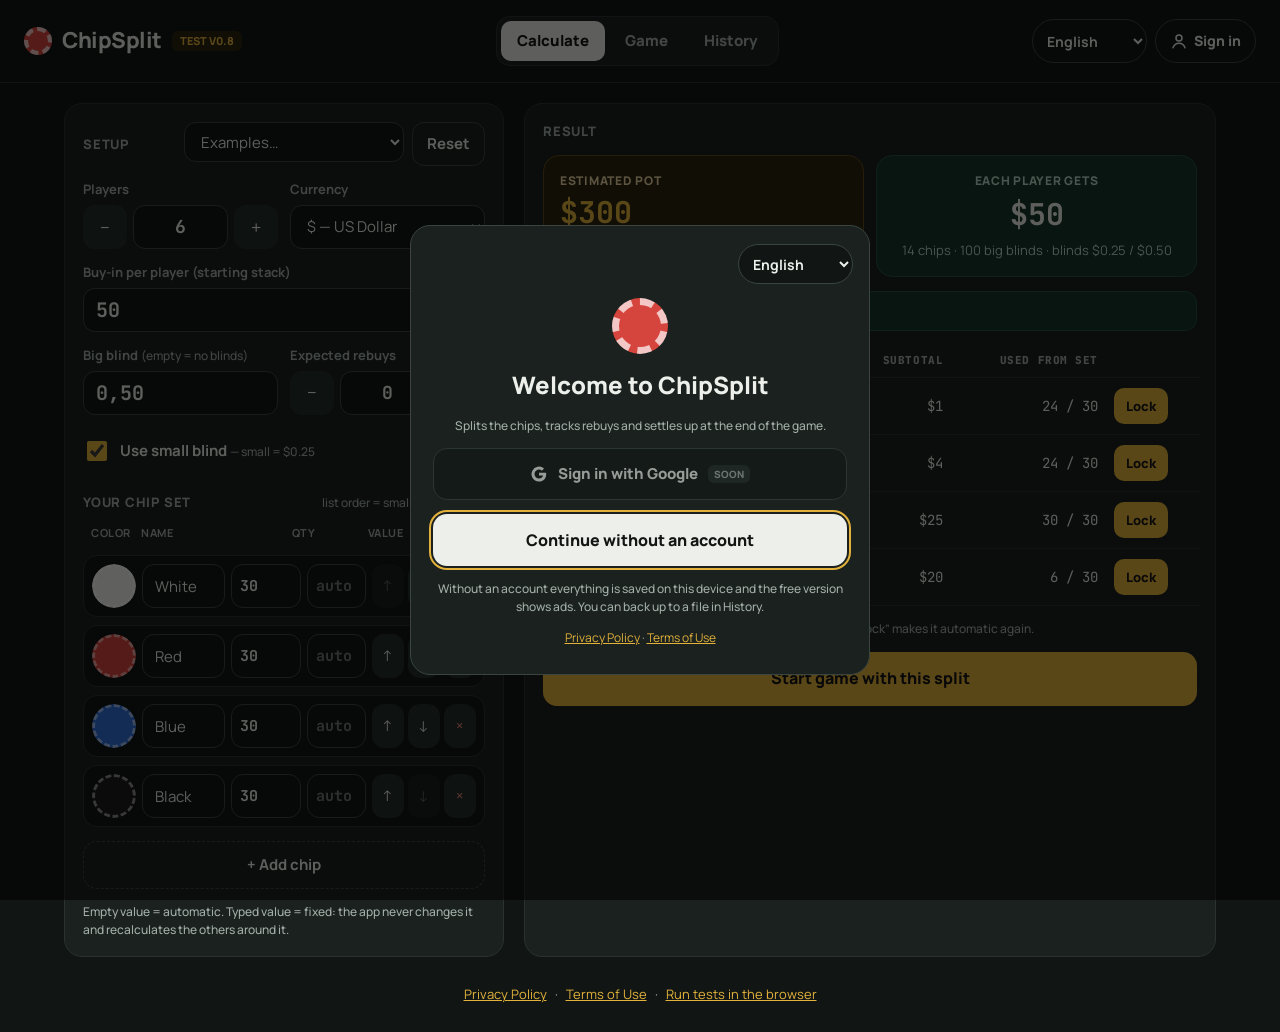
==== commit 73160378: "v0.8: app instalavel (PWA) e funciona offline" ====
--- a/index.html
+++ b/index.html
@@ -7,13 +7,21 @@
   <link rel="preconnect" href="https://fonts.googleapis.com">
   <link href="https://fonts.googleapis.com/css2?family=Manrope:wght@400;600;700;800&family=JetBrains+Mono:wght@500;700&family=Noto+Sans+SC:wght@500;700;800&display=swap" rel="stylesheet">
   <link rel="stylesheet" href="styles.css">
+  <link rel="manifest" href="manifest.webmanifest">
+  <meta name="theme-color" content="#111614">
+  <meta name="mobile-web-app-capable" content="yes">
+  <meta name="apple-mobile-web-app-capable" content="yes">
+  <meta name="apple-mobile-web-app-status-bar-style" content="black-translucent">
+  <meta name="apple-mobile-web-app-title" content="ChipSplit">
+  <link rel="icon" type="image/png" href="icons/icon-192.png">
+  <link rel="apple-touch-icon" href="icons/apple-touch-icon.png">
 </head>
 <body>
   <header class="top">
     <div class="brand">
       <span class="chip-logo" aria-hidden="true"></span>
       <h1>ChipSplit</h1>
-      <span class="tag"><span data-i18n="app.badge">teste</span> v0.7</span>
+      <span class="tag"><span data-i18n="app.badge">teste</span> v0.8</span>
     </div>
     <nav class="tabs" data-i18n-aria="tab.sections" aria-label="Seções">
       <button type="button" class="tab" data-view="calc" aria-current="page"><span data-i18n="tab.calc">Calcular</span></button>
@@ -23,6 +31,10 @@
     <div class="top-right">
       <label class="sr" for="langTop" data-i18n="lang.label">Idioma</label>
       <select id="langTop" class="lang-select" data-lang-select></select>
+      <button id="installBtn" type="button" class="install-btn" hidden>
+        <svg width="16" height="16" viewBox="0 0 24 24" fill="none" stroke="currentColor" stroke-width="2.4" stroke-linecap="round" stroke-linejoin="round" aria-hidden="true"><path d="M12 4v11M7 10l5 5 5-5M5 20h14"></path></svg>
+        <span data-i18n="pwa.install">Instalar app</span>
+      </button>
       <button id="accountBtn" type="button" class="account-btn" data-i18n-aria="acc.aria" aria-label="Conta">
         <svg id="accountIcon" width="18" height="18" viewBox="0 0 24 24" fill="none" stroke="currentColor" stroke-width="2" stroke-linecap="round" aria-hidden="true"><circle cx="12" cy="8" r="4"></circle><path d="M4 21c1.5-4 4.5-6 8-6s6.5 2 8 6"></path></svg>
         <img id="accountAvatar" class="acc-avatar" alt="" hidden>
@@ -286,5 +298,6 @@
   <script src="app.js"></script>
   <script src="live.js"></script>
   <script src="profile.js"></script>
+  <script src="pwa.js"></script>
 </body>
 </html>
--- a/styles.css
+++ b/styles.css
@@ -0,0 +1,475 @@
+:root {
+  --bg: #111614;
+  --surface: #1A211E;
+  --surface-2: #232C28;
+  --line: #2A332F;
+  --line-2: #3A4540;
+  --text: #ECEFEA;
+  --muted: #A3AEA8;
+  --felt: #16352A;
+  --felt-line: #22513F;
+  --felt-text: #B9D6C8;
+  --gold: #E3B23C;
+  --gold-bg: #2A2410;
+  --red-bg: #3A1E1A;
+  --red-line: #6B3128;
+  --red-text: #F5C3BB;
+  --ok-bg: #16352A;
+  --mono: 'JetBrains Mono', ui-monospace, monospace;
+  color-scheme: dark;
+}
+* { box-sizing: border-box; }
+body {
+  margin: 0;
+  background: var(--bg);
+  color: var(--text);
+  font-family: Manrope, 'Noto Sans SC', 'PingFang SC', 'Microsoft YaHei', system-ui, sans-serif;
+  font-size: 15px;
+  line-height: 1.45;
+}
+a { color: var(--gold); }
+.sr { position: absolute; width: 1px; height: 1px; overflow: hidden; clip: rect(0 0 0 0); white-space: nowrap; }
+
+.top {
+  display: flex; align-items: center; justify-content: space-between; gap: 12px; flex-wrap: wrap;
+  padding: 16px 24px; border-bottom: 1px solid var(--line);
+}
+.brand { display: flex; align-items: center; gap: 10px; }
+.brand h1 { margin: 0; font-size: 22px; font-weight: 800; letter-spacing: -0.02em; }
+.chip-logo { width: 28px; height: 28px; border-radius: 50%; background: #D6453D; border: 4px dashed rgba(255,255,255,.7); }
+.tag { font-size: 11px; font-weight: 800; text-transform: uppercase; padding: 2px 8px; border-radius: 6px; background: var(--gold-bg); color: var(--gold); }
+.top-actions { display: flex; gap: 8px; flex-wrap: wrap; }
+
+.layout {
+  display: grid; grid-template-columns: minmax(0, 440px) minmax(0, 1fr); gap: 20px;
+  max-width: 1200px; margin: 0 auto; padding: 20px 24px;
+}
+@media (max-width: 860px) {
+  .layout { grid-template-columns: minmax(0, 1fr); padding: 16px; }
+  .top { padding: 14px 16px; }
+}
+
+.panel { background: var(--surface); border: 1px solid var(--line); border-radius: 18px; padding: 18px; display: flex; flex-direction: column; gap: 14px; min-width: 0; }
+.panel h2 { margin: 0; font-size: 13px; font-weight: 800; text-transform: uppercase; letter-spacing: .06em; color: var(--muted); }
+
+.grid2 { display: grid; grid-template-columns: repeat(2, minmax(0, 1fr)); gap: 12px; }
+.field { display: flex; flex-direction: column; gap: 6px; min-width: 0; }
+.field label { font-size: 13px; font-weight: 700; color: var(--muted); }
+.hint { font-size: 12px; color: var(--muted); font-weight: 500; }
+p.hint { margin: 0; }
+
+input, select, button { font: inherit; color: inherit; }
+input[type=text], input[type=number], input:not([type]), input[inputmode], select {
+  height: 44px; padding: 0 12px; border-radius: 12px; border: 1px solid var(--line-2);
+  background: var(--bg); color: var(--text); min-width: 0; width: 100%;
+}
+input:focus-visible, select:focus-visible, button:focus-visible { outline: 2px solid var(--gold); outline-offset: 2px; }
+input.money { font-family: var(--mono); font-size: 20px; font-weight: 700; }
+input[type=number]::-webkit-outer-spin-button, input[type=number]::-webkit-inner-spin-button { -webkit-appearance: none; margin: 0; }
+input[type=number] { -moz-appearance: textfield; }
+
+.stepper { display: grid; grid-template-columns: 44px minmax(0, 1fr) 44px; gap: 6px; }
+.stepper input { text-align: center; font-family: var(--mono); font-size: 18px; font-weight: 700; }
+.stepper button, button.icon {
+  height: 44px; border-radius: 12px; border: none; background: var(--surface-2); color: var(--text); font-size: 18px; cursor: pointer;
+}
+button { cursor: pointer; }
+button:disabled { opacity: .35; cursor: default; }
+button.ghost { height: 44px; padding: 0 14px; border-radius: 12px; border: 1px solid var(--line-2); background: transparent; color: var(--text); font-weight: 700; }
+button.dashed { height: 48px; border-radius: 14px; border: 1.5px dashed var(--line-2); background: transparent; color: var(--text); font-weight: 700; }
+button.small { height: 36px; padding: 0 12px; border-radius: 10px; border: none; background: var(--gold); color: #141413; font-size: 13px; font-weight: 800; }
+button.small.ghost { background: transparent; color: var(--gold); border: 1px solid var(--gold); }
+button.danger { color: #F08A7E; }
+
+.check { display: flex; align-items: center; gap: 10px; min-height: 44px; font-weight: 700; cursor: pointer; }
+.check input { width: 20px; height: 20px; accent-color: var(--gold); }
+
+.chips-head { display: flex; justify-content: space-between; align-items: baseline; gap: 8px; flex-wrap: wrap; margin-top: 6px; }
+.chips-cols, .chip-row {
+  display: grid; grid-template-columns: 44px minmax(0, 1.4fr) 70px minmax(0, 1fr) auto; gap: 6px; align-items: center;
+}
+.chips-cols { font-size: 11px; font-weight: 700; text-transform: uppercase; letter-spacing: .05em; color: var(--muted); padding: 0 8px; }
+.chip-list { list-style: none; margin: 0; padding: 0; display: flex; flex-direction: column; gap: 8px; }
+.chip-row { padding: 8px; border-radius: 14px; background: var(--bg); border: 1px solid var(--line); }
+.chip-row.is-fixed { border-color: #5C4A16; }
+.chip-row.is-fixed input[data-f=value] { border-color: var(--gold); color: var(--gold); }
+.chip-row input[type=color] { width: 44px; height: 44px; padding: 0; border: none; border-radius: 50%; background: none; cursor: pointer; }
+.chip-row input[type=color]::-webkit-color-swatch-wrapper { padding: 0; }
+.chip-row input[type=color]::-webkit-color-swatch { border-radius: 50%; border: 3px dashed rgba(255,255,255,.5); }
+.chip-row input[type=color]::-moz-color-swatch { border-radius: 50%; border: 3px dashed rgba(255,255,255,.5); }
+.chip-row input[data-f=qty], .chip-row input[data-f=value] { font-family: var(--mono); font-weight: 700; padding: 0 8px; }
+.row-actions { display: flex; gap: 4px; }
+.row-actions .icon { width: 32px; height: 44px; font-size: 15px; }
+@media (max-width: 480px) {
+  .chips-cols { display: none; }
+  .chip-row { grid-template-columns: 44px minmax(0, 1fr) 64px; }
+  .chip-row input[data-f=value] { grid-column: 2 / 3; }
+  .row-actions { grid-column: 3 / 4; justify-content: flex-end; }
+  .row-actions .icon { width: 28px; }
+}
+
+.cards { display: grid; grid-template-columns: repeat(2, minmax(0, 1fr)); gap: 12px; }
+@media (max-width: 560px) { .cards { grid-template-columns: minmax(0, 1fr); } }
+.card { border-radius: 16px; padding: 16px; display: flex; flex-direction: column; gap: 2px; }
+.card.pot { background: var(--gold-bg); border: 1px solid #5C4A16; }
+.card.pot .card-value { color: var(--gold); }
+.card.stack { background: var(--felt); border: 1px solid var(--felt-line); }
+.card-label { font-size: 12px; font-weight: 800; text-transform: uppercase; letter-spacing: .06em; color: var(--felt-text); }
+.card.pot .card-label, .card.pot .card-sub { color: #E8D3A0; }
+.card-value { font-family: var(--mono); font-size: 30px; font-weight: 700; }
+.card-sub { font-size: 13px; color: var(--felt-text); }
+
+.messages { list-style: none; margin: 0; padding: 0; display: flex; flex-direction: column; gap: 6px; }
+.msg { padding: 10px 12px; border-radius: 12px; font-size: 13px; }
+.msg.err { background: var(--red-bg); border: 1px solid var(--red-line); color: var(--red-text); }
+.msg.warn { background: #33280F; border: 1px solid #5C4A16; color: #F1DCA8; }
+.msg.ok { background: var(--ok-bg); border: 1px solid var(--felt-line); color: var(--felt-text); }
+
+.table-wrap { overflow-x: auto; margin: 0 -4px; }
+.dist { width: 100%; border-collapse: collapse; font-size: 14px; }
+.dist th { text-align: left; font-size: 11px; font-weight: 800; text-transform: uppercase; letter-spacing: .05em; color: var(--muted); padding: 8px; border-bottom: 1px solid var(--line); }
+.dist td { padding: 10px 8px; border-bottom: 1px solid var(--line); vertical-align: middle; }
+.dist .num { text-align: right; font-family: var(--mono); white-space: nowrap; }
+.dist td.strong { font-size: 18px; font-weight: 700; }
+.dist tr.unused td { color: var(--muted); }
+.dot { display: inline-block; width: 18px; height: 18px; border-radius: 50%; vertical-align: -4px; margin-right: 8px; border: 2px dashed rgba(255,255,255,.5); }
+.badge { font-family: Manrope, sans-serif; font-size: 10px; font-weight: 800; text-transform: uppercase; padding: 1px 6px; border-radius: 6px; background: var(--gold-bg); color: var(--gold); }
+@media (max-width: 560px) {
+  .dist th:nth-child(4), .dist td:nth-child(4) { display: none; }
+  .dist { font-size: 13px; }
+  .dist th, .dist td { padding-left: 4px; padding-right: 4px; }
+  .dist td.strong { font-size: 16px; }
+}
+@media (max-width: 420px) {
+  .dist th:nth-child(5), .dist td:nth-child(5) { display: none; }
+}
+
+.foot { text-align: center; padding: 8px 16px 28px; font-size: 13px; }
+
+/* página de testes */
+.tests { max-width: 900px; margin: 0 auto; padding: 20px 24px; display: flex; flex-direction: column; gap: 10px; }
+.tests .summary { font-size: 18px; font-weight: 800; }
+.tests .t { padding: 10px 12px; border-radius: 12px; font-size: 14px; font-family: var(--mono); }
+.tests .t.pass { background: var(--ok-bg); border: 1px solid var(--felt-line); }
+.tests .t.fail { background: var(--red-bg); border: 1px solid var(--red-line); color: var(--red-text); white-space: pre-wrap; }
+
+/* ================= v0.3 — abas, jogo ao vivo, histórico ================= */
+.tabs { display: flex; gap: 4px; background: var(--surface); border: 1px solid var(--line); border-radius: 14px; padding: 4px; }
+.tab { position: relative; min-height: 40px; padding: 0 16px; border: none; border-radius: 10px; background: transparent; color: var(--muted); font-weight: 800; }
+.tab[aria-current="page"] { background: var(--text); color: #141413; }
+.live-dot { display: inline-block; width: 8px; height: 8px; border-radius: 50%; background: #E5484D; margin-left: 4px; vertical-align: 2px; animation: pulse 1.6s infinite; }
+.live-dot[hidden] { display: none; }
+@keyframes pulse { 50% { opacity: .35; } }
+@media (max-width: 560px) { .tabs { width: 100%; } .tab { flex: 1; padding: 0 8px; } }
+
+.view[hidden] { display: none !important; }
+.live { max-width: 1200px; margin: 0 auto; padding: 20px 24px; display: flex; flex-direction: column; gap: 16px; }
+#liveRoot { display: flex; flex-direction: column; gap: 16px; }
+@media (max-width: 860px) { .live { padding: 16px; } }
+
+.panel-head { display: flex; justify-content: space-between; align-items: center; gap: 8px; flex-wrap: wrap; }
+select.compact { height: 40px; width: auto; max-width: 220px; }
+button.primary { min-height: 48px; padding: 0 18px; border-radius: 14px; border: none; background: var(--text); color: #141413; font-weight: 800; }
+button.gold-btn { min-height: 48px; padding: 0 18px; border-radius: 14px; border: none; background: var(--gold); color: #141413; font-weight: 800; }
+#startGame { width: 100%; min-height: 54px; font-size: 16px; background: var(--gold); }
+button.link { border: none; background: none; color: var(--gold); font-weight: 700; padding: 6px 0; min-height: 32px; }
+.actions { display: flex; gap: 8px; flex-wrap: wrap; }
+.empty p { margin: 0; color: var(--muted); }
+
+.title-row { display: flex; align-items: center; gap: 10px; }
+.title-input { flex: 1; font-size: 22px !important; font-weight: 800; background: transparent !important; border-color: transparent !important; padding: 0 6px !important; }
+.title-input:hover, .title-input:focus { border-color: var(--line-2) !important; }
+.badge { font-size: 11px; font-weight: 800; text-transform: uppercase; letter-spacing: .04em; padding: 3px 8px; border-radius: 8px; background: var(--surface-2); color: var(--muted); white-space: nowrap; }
+.badge.live { background: #3A1518; color: #FF8A8E; }
+.badge.on { background: var(--felt); color: var(--felt-text); }
+
+.stats { display: grid; grid-template-columns: repeat(auto-fit, minmax(150px, 1fr)); gap: 10px; }
+.stat { background: var(--bg); border: 1px solid var(--line); border-radius: 14px; padding: 12px; display: flex; flex-direction: column; gap: 2px; min-width: 0; }
+.stat span { font-size: 11px; font-weight: 800; text-transform: uppercase; letter-spacing: .05em; color: var(--muted); }
+.stat b { font-family: var(--mono); font-size: 20px; }
+.stat small { font-size: 12px; color: var(--muted); }
+.gold { color: var(--gold); }
+.ok-text { color: #7FD1A6 !important; }
+.warn-text { color: #F1C26B !important; }
+
+.players-grid, .count-grid, .results-grid { display: grid; grid-template-columns: repeat(auto-fill, minmax(250px, 1fr)); gap: 12px; }
+.player { background: var(--surface); border: 1px solid var(--line); border-radius: 18px; padding: 14px; display: flex; flex-direction: column; gap: 12px; min-width: 0; }
+.player.out { opacity: .72; }
+.p-top { display: flex; align-items: center; gap: 10px; min-width: 0; }
+.avatar { width: 40px; height: 40px; flex-shrink: 0; border-radius: 50%; display: flex; align-items: center; justify-content: center; font-weight: 800; color: #fff; text-shadow: 0 1px 2px rgba(0,0,0,.4); }
+.p-name { flex: 1; font-weight: 800; font-size: 16px !important; background: transparent !important; border-color: transparent !important; padding: 0 6px !important; height: 40px !important; }
+.p-name:hover, .p-name:focus { border-color: var(--line-2) !important; }
+.p-title { flex: 1; font-size: 16px; min-width: 0; overflow: hidden; text-overflow: ellipsis; white-space: nowrap; }
+.p-value { font-family: var(--mono); color: var(--gold); }
+.p-stats { display: grid; grid-template-columns: repeat(auto-fit, minmax(70px, 1fr)); gap: 8px; }
+.p-stats div { display: flex; flex-direction: column; }
+.p-stats span { font-size: 11px; font-weight: 700; color: var(--muted); text-transform: uppercase; letter-spacing: .04em; }
+.p-stats b { font-family: var(--mono); font-size: 15px; }
+.p-chips { display: flex; flex-wrap: wrap; gap: 6px 10px; font-family: var(--mono); font-size: 13px; color: var(--muted); }
+.cdot { display: inline-flex; align-items: center; gap: 4px; }
+.dot.sm { width: 12px; height: 12px; margin: 0; border-width: 1.5px; vertical-align: 0; }
+.p-actions { display: flex; gap: 8px; margin-top: auto; }
+.p-actions .small { flex: 1; height: 44px; }
+
+.two-col { display: grid; grid-template-columns: minmax(0, 1fr) minmax(0, 1.4fr); gap: 16px; align-items: start; }
+@media (max-width: 860px) { .two-col { grid-template-columns: minmax(0, 1fr); } }
+.bank { list-style: none; margin: 0; padding: 0; display: flex; flex-direction: column; gap: 6px; }
+.bank li { display: flex; align-items: center; gap: 8px; padding: 8px 10px; border-radius: 10px; background: var(--bg); }
+.bank li > span:not(.dot) { flex: 1; min-width: 0; }
+.bank li .dot { margin: 0; }
+.bank b { font-family: var(--mono); }
+.bank b.low { color: #F1C26B; }
+.bank b.neg { color: #F08A7E; }
+.bank small { color: var(--muted); font-size: 12px; }
+
+.log { list-style: none; margin: 0; padding: 0; display: flex; flex-direction: column; max-height: 420px; overflow-y: auto; }
+.ev { display: grid; grid-template-columns: 70px 64px minmax(0, 1fr); gap: 8px; padding: 8px 4px; border-bottom: 1px solid var(--line); font-size: 13px; }
+.ev time { font-family: var(--mono); color: var(--text); }
+.ev small { font-family: var(--mono); color: var(--muted); }
+.ev-rebuy span, .ev-join span { color: #B9D6C8; }
+.ev-cashout span { color: #E8D3A0; }
+.ev-end span, .ev-start span { font-weight: 800; }
+@media (max-width: 480px) { .ev { grid-template-columns: 64px minmax(0, 1fr); } .ev small { display: none; } }
+
+/* mesa e pilhas */
+.felt { background: radial-gradient(ellipse at 50% 120%, #1E4D3A 0%, #16352A 60%, #122A21 100%); border: 1px solid var(--felt-line); border-radius: 14px; min-height: 150px; padding: 14px 10px 10px; display: flex; align-items: flex-end; justify-content: center; }
+.stacks { display: flex; align-items: flex-end; justify-content: center; gap: 10px; flex-wrap: wrap; width: 100%; }
+.stack { display: flex; flex-direction: column; align-items: center; gap: 4px; min-width: 40px; }
+.stack-col { position: relative; width: 38px; }
+.disc { position: absolute; left: 0; width: 38px; height: 14px; border-radius: 50%; background: var(--c); border: 2px dashed rgba(255,255,255,.55); box-shadow: 0 2px 0 rgba(0,0,0,.45); box-sizing: border-box; }
+.disc.drop { opacity: 0; animation: drop .38s cubic-bezier(.2,.9,.3,1.3) forwards; }
+@keyframes drop { from { opacity: 0; transform: translateY(-46px); } to { opacity: 1; transform: none; } }
+@media (prefers-reduced-motion: reduce) { .disc.drop { animation: none; opacity: 1; } }
+.stack-n { font-family: var(--mono); font-weight: 800; font-size: 16px; color: #fff; }
+.stack-v { font-family: var(--mono); font-size: 11px; color: var(--felt-text); }
+.value-only { font-family: var(--mono); font-size: 26px; font-weight: 700; color: #fff; text-align: center; display: flex; flex-direction: column; align-self: center; }
+.value-only small { font-family: Manrope, sans-serif; font-size: 12px; color: var(--felt-text); font-weight: 600; }
+.result-card { animation: rise .45s ease both; animation-delay: var(--delay, 0ms); }
+@keyframes rise { from { opacity: 0; transform: translateY(12px); } to { opacity: 1; transform: none; } }
+.net { font-family: var(--mono); font-weight: 800; padding: 4px 10px; border-radius: 10px; background: var(--surface-2); }
+.net.pos { background: var(--felt); color: #7FD1A6; }
+.net.neg { background: var(--red-bg); color: var(--red-text); }
+
+/* escolher fichas */
+.seg { display: grid; grid-template-columns: 1fr 1fr; gap: 4px; background: var(--bg); border: 1px solid var(--line); border-radius: 12px; padding: 4px; }
+.seg button { min-height: 40px; border: none; border-radius: 9px; background: transparent; color: var(--muted); font-weight: 800; }
+.seg button[aria-pressed="true"] { background: var(--surface-2); color: var(--text); }
+.chip-pick { display: flex; flex-direction: column; gap: 6px; }
+.chip-pick[hidden], .field[hidden] { display: none; }
+.chip-pick-head { display: flex; justify-content: space-between; align-items: center; gap: 8px; }
+.pick-row { display: grid; grid-template-columns: 22px minmax(0, 1fr) auto; align-items: center; gap: 8px; }
+.pick-row .dot { margin: 0; }
+.pick-name { font-weight: 700; font-size: 14px; display: flex; flex-direction: column; min-width: 0; }
+.pick-name small { font-family: var(--mono); font-weight: 500; color: var(--muted); font-size: 12px; }
+.pick-max { color: var(--felt-text) !important; }
+.mini-stepper { display: grid; grid-template-columns: 40px 56px 40px; gap: 4px; }
+.mini-stepper button { height: 40px; border: none; border-radius: 10px; background: var(--surface-2); color: var(--text); font-size: 18px; }
+.mini-stepper input { height: 40px !important; padding: 0 4px !important; text-align: center; font-family: var(--mono); font-weight: 700; }
+.status { padding: 10px 12px; border-radius: 12px; font-size: 14px; font-weight: 700; }
+.status.ok { background: var(--ok-bg); color: var(--felt-text); border: 1px solid var(--felt-line); }
+.status.warn { background: #33280F; color: #F1DCA8; border: 1px solid #5C4A16; }
+p.msg { margin: 0; }
+
+/* diálogos */
+.dlg { width: min(460px, calc(100vw - 24px)); max-height: calc(100vh - 24px); padding: 0; border: 1px solid var(--line-2); border-radius: 20px; background: var(--surface); color: var(--text); }
+.dlg::backdrop { background: rgba(0,0,0,.6); }
+.dlg-body { display: flex; flex-direction: column; gap: 14px; padding: 18px; }
+.dlg h3 { margin: 0; font-size: 20px; font-weight: 800; }
+.dlg-actions { display: grid; grid-template-columns: 1fr 1.4fr; gap: 8px; }
+
+/* resultado */
+.transfers { list-style: none; margin: 0; padding: 0; display: flex; flex-direction: column; gap: 8px; }
+.transfers li { display: flex; align-items: center; gap: 8px; padding: 12px; border-radius: 12px; background: var(--bg); flex-wrap: wrap; }
+.transfers .arrow { color: var(--muted); }
+.transfers .amt { margin-left: auto; font-family: var(--mono); font-weight: 800; color: var(--gold); }
+
+/* histórico */
+.history { list-style: none; margin: 0; padding: 0; display: flex; flex-direction: column; gap: 8px; }
+.h-item { display: flex; align-items: center; gap: 10px; padding: 12px; border-radius: 14px; background: var(--bg); border: 1px solid var(--line); flex-wrap: wrap; }
+.h-main { flex: 1; min-width: 180px; display: flex; flex-direction: column; }
+.h-main small { color: var(--muted); }
+.h-actions { display: flex; gap: 6px; }
+.file-btn { display: inline-flex; align-items: center; height: 44px; padding: 0 14px; border-radius: 12px; border: 1px solid var(--line-2); font-weight: 700; cursor: pointer; }
+.file-btn input { position: absolute; width: 1px; height: 1px; opacity: 0; }
+.file-btn:focus-within { outline: 2px solid var(--gold); outline-offset: 2px; }
+
+.toast { position: fixed; left: 50%; bottom: 20px; transform: translate(-50%, 20px); opacity: 0; background: var(--text); color: #141413; padding: 12px 16px; border-radius: 12px; font-weight: 700; font-size: 14px; max-width: calc(100vw - 32px); transition: .25s; pointer-events: none; z-index: 10; }
+.toast.show { opacity: 1; transform: translate(-50%, 0); }
+
+@media (max-width: 560px) { .title-input { font-size: 18px !important; } .stat b { font-size: 17px; } }
+
+/* ================= v0.4 — conta, convidado e anúncios ================= */
+.top { position: relative; }
+.account-btn { display: inline-flex; align-items: center; gap: 6px; min-height: 44px; padding: 0 14px; border-radius: 22px; border: 1px solid var(--line-2); background: transparent; color: var(--text); font-weight: 800; font-size: 14px; }
+
+.welcome .dlg-body { align-items: stretch; text-align: center; padding: 28px 22px; }
+.chip-logo.big { width: 56px; height: 56px; border-width: 7px; margin: 0 auto; display: block; }
+.welcome h3 { font-size: 24px; }
+.google-btn { display: flex; align-items: center; justify-content: center; gap: 10px; min-height: 52px; border-radius: 14px; border: 1px solid var(--line-2); background: var(--bg); color: var(--text); font-weight: 800; }
+.google-btn:disabled { opacity: .6; }
+.soon { font-size: 10px; font-weight: 800; text-transform: uppercase; padding: 2px 6px; border-radius: 6px; background: var(--surface-2); color: var(--muted); }
+.welcome .primary { min-height: 52px; font-size: 16px; }
+.hint.small { font-size: 12px; }
+.acc-card { display: flex; flex-direction: column; gap: 4px; padding: 14px; border-radius: 14px; background: var(--bg); border: 1px solid var(--line); }
+.acc-card small { color: var(--muted); }
+.dlg-actions.single { grid-template-columns: 1fr; }
+
+.ad-banner { position: fixed; left: 50%; bottom: 0; transform: translateX(-50%); width: min(100%, 420px); height: 56px; display: flex; align-items: center; justify-content: center; gap: 8px; background: var(--surface); border: 1px solid var(--line); border-bottom: none; border-radius: 12px 12px 0 0; color: var(--muted); font-size: 13px; z-index: 5; }
+.ad-banner[hidden] { display: none; }
+body.has-banner { padding-bottom: 64px; }
+body.has-banner .toast { bottom: 76px; }
+.ad-tag { padding: 2px 6px; border-radius: 4px; background: var(--surface-2); color: var(--muted); font-weight: 800; font-size: 10px; }
+.ad-full { width: min(420px, calc(100vw - 24px)); }
+.ad-full .dlg-body { min-height: min(560px, calc(100vh - 60px)); }
+.ad-top { display: flex; justify-content: space-between; align-items: center; }
+.ad-space { flex: 1; display: flex; align-items: center; justify-content: center; border: 1.5px dashed var(--line-2); border-radius: 16px; color: var(--muted); min-height: 300px; }
+
+/* confirmação própria */
+.ask { width: min(400px, calc(100vw - 24px)); }
+.ask-text { margin: 0; font-size: 16px; line-height: 1.5; white-space: pre-wrap; max-height: 60vh; overflow-y: auto; user-select: text; }
+.ask .dlg-actions:has(#askCancel[hidden]) { grid-template-columns: 1fr; }
+#askCancel[hidden] { display: none; }
+button.danger-btn { min-height: 48px; padding: 0 18px; border-radius: 14px; border: none; background: #E5484D; color: #fff; font-weight: 800; }
+
+/* ================= v0.5 — idiomas ================= */
+.top-right { display: flex; align-items: center; gap: 8px; }
+.lang-select { height: 44px !important; width: auto !important; min-width: 0; padding: 0 10px !important; border-radius: 22px !important; font-weight: 700; font-size: 14px; }
+@media (max-width: 560px) {
+  .top-right { position: absolute; top: 12px; right: 16px; }
+  .top-right .account-btn span { display: none; }
+  .top-right .account-btn { padding: 0 12px; }
+}
+.welcome-lang { display: flex; justify-content: flex-end; margin: -10px -6px 0 0; }
+.welcome-lang .lang-select { height: 40px !important; }
+@media (max-width: 560px) { .brand .tag { display: none; } }
+
+/* ================= v0.6 — perfil, confirmar nome, links legais ================= */
+.ok-btn { width: 40px; height: 40px; flex-shrink: 0; border: none; border-radius: 12px; background: var(--gold); color: #141413; display: inline-flex; align-items: center; justify-content: center; }
+.ok-btn[hidden] { display: none; }
+.acc-avatar { width: 26px; height: 26px; border-radius: 50%; object-fit: cover; }
+.acc-avatar[hidden] { display: none; }
+#accountLabel { max-width: 120px; overflow: hidden; text-overflow: ellipsis; white-space: nowrap; }
+
+.profile-head { display: grid; grid-template-columns: auto minmax(0, 1fr); gap: 24px; align-items: start; }
+@media (max-width: 640px) { .profile-head { grid-template-columns: minmax(0, 1fr); } }
+.prof-main { display: flex; flex-direction: column; align-items: center; gap: 10px; }
+.prof-photo { width: 120px; height: 120px; border-radius: 50%; overflow: hidden; background: var(--felt); border: 3px solid var(--felt-line); display: flex; align-items: center; justify-content: center; }
+.prof-img { width: 100%; height: 100%; object-fit: cover; }
+.prof-initials { font-size: 42px; font-weight: 800; color: #fff; }
+.prof-photo-actions { display: flex; flex-direction: column; align-items: center; gap: 2px; }
+.small-file { height: 40px; font-size: 14px; }
+.prof-form { display: flex; flex-direction: column; gap: 14px; min-width: 0; }
+.prof-form .gold-btn { align-self: flex-start; }
+.handle-input { display: flex; align-items: center; gap: 0; border: 1px solid var(--line-2); border-radius: 12px; background: var(--bg); padding-left: 12px; }
+.handle-input span { color: var(--muted); font-weight: 800; }
+.handle-input input { border: none !important; background: transparent !important; padding-left: 4px !important; }
+.handle-input:focus-within { outline: 2px solid var(--gold); outline-offset: 2px; }
+
+.profile-grid { display: grid; grid-template-columns: repeat(auto-fit, minmax(300px, 1fr)); gap: 16px; align-items: start; }
+.profile-grid .panel > .gold-btn, .profile-grid .panel > .ghost, .profile-grid .panel > .google-btn, .profile-grid .panel > .danger-outline { width: 100%; }
+.people { list-style: none; margin: 0; padding: 0; display: flex; flex-direction: column; gap: 6px; }
+.people li { display: flex; align-items: center; gap: 10px; padding: 8px 10px; border-radius: 12px; background: var(--bg); }
+.people li span:nth-child(2) { flex: 1; font-weight: 700; min-width: 0; overflow: hidden; text-overflow: ellipsis; white-space: nowrap; }
+.people small { color: var(--muted); }
+.avatar.sm { width: 30px; height: 30px; font-size: 12px; }
+.panel.locked { border-style: dashed; }
+.panel.locked h2 { display: flex; align-items: center; gap: 8px; }
+.friend-add { display: grid; grid-template-columns: minmax(0, 1fr) auto; gap: 8px; opacity: .6; }
+.pos-text { color: #7FD1A6; }
+.neg-text { color: var(--red-text); }
+button.danger-outline { min-height: 48px; padding: 0 18px; border-radius: 14px; border: 1px solid #E5484D; background: transparent; color: #FF8A8E; font-weight: 800; }
+.legal-links { margin: 0; font-size: 13px; color: var(--muted); }
+.legal-links.small { font-size: 12px; text-align: center; }
+.foot { display: flex; justify-content: center; gap: 8px; flex-wrap: wrap; color: var(--muted); }
+
+/* ================= páginas legais ================= */
+.legal-page { background: var(--bg); }
+.legal-top { position: sticky; top: 0; z-index: 3; display: flex; justify-content: space-between; align-items: center; gap: 12px; flex-wrap: wrap; padding: 12px 24px; background: var(--bg); border-bottom: 1px solid var(--line); }
+.legal-back { display: inline-flex; align-items: center; gap: 10px; color: var(--text); font-weight: 800; font-size: 18px; text-decoration: none; }
+.legal-lang { width: auto; }
+.legal { max-width: 760px; margin: 0 auto; padding: 28px 24px 48px; line-height: 1.65; }
+.legal[hidden] { display: none; }
+.legal h1 { font-size: 36px; line-height: 1.15; letter-spacing: -0.02em; margin: 8px 0 4px; text-wrap: balance; }
+.legal h2 { font-size: 20px; margin: 36px 0 8px; padding-top: 8px; border-top: 1px solid var(--line); scroll-margin-top: 80px; }
+.legal h3 { font-size: 16px; margin: 20px 0 6px; color: var(--felt-text); }
+.legal p, .legal li { color: #D7DDD8; }
+.legal ul { padding-left: 20px; }
+.legal li { margin: 4px 0; }
+.legal ul.cols { columns: 2 260px; column-gap: 28px; }
+.legal a { color: var(--gold); }
+.legal address { font-style: normal; padding: 14px 16px; border-radius: 14px; background: var(--surface); border: 1px solid var(--line); }
+.legal-meta { color: var(--muted); font-size: 14px; margin-top: 0; }
+.legal-draft { padding: 10px 14px; border-radius: 12px; background: #33280F; border: 1px solid #5C4A16; color: #F1DCA8; font-size: 13px; }
+.legal-note { padding: 10px 14px; border-radius: 12px; background: var(--surface); border: 1px solid var(--line); font-size: 14px; }
+.legal-summary { display: grid; grid-template-columns: repeat(auto-fit, minmax(200px, 1fr)); gap: 10px; margin: 20px 0; }
+.legal-summary div { display: flex; flex-direction: column; gap: 4px; padding: 14px; border-radius: 14px; background: var(--felt); border: 1px solid var(--felt-line); }
+.legal-summary b { color: #fff; line-height: 1.3; }
+.legal-summary span { color: var(--felt-text); font-size: 14px; line-height: 1.45; }
+.legal-toc { padding: 14px 18px; border-radius: 14px; background: var(--surface); border: 1px solid var(--line); }
+.legal-toc ol { margin: 0; padding-left: 22px; columns: 2 220px; column-gap: 24px; }
+.legal-toc li { margin: 3px 0; }
+.legal-table { width: 100%; border-collapse: collapse; font-size: 14px; }
+.legal-table th { text-align: left; font-size: 12px; text-transform: uppercase; letter-spacing: .05em; color: var(--muted); padding: 8px; border-bottom: 1px solid var(--line-2); }
+.legal-table td { padding: 10px 8px; border-bottom: 1px solid var(--line); vertical-align: top; color: #D7DDD8; }
+@media (max-width: 560px) { .legal h1 { font-size: 28px; } .legal { padding: 20px 16px 40px; } .legal-top { padding: 10px 16px; } }
+
+#accountIcon[hidden] { display: none; }
+
+/* ================= v0.7 — animações de confirmação ================= */
+button { position: relative; overflow: hidden; transition: transform .12s ease, filter .15s ease, background-color .15s ease; -webkit-tap-highlight-color: transparent; }
+button:not(:disabled):active { transform: scale(.96); }
+button.primary:not(:disabled):hover, button.gold-btn:not(:disabled):hover { filter: brightness(1.08); }
+.ripple { position: absolute; border-radius: 50%; background: currentColor; opacity: .22; transform: scale(0); pointer-events: none; animation: ripple .55s ease-out forwards; }
+@keyframes ripple { to { transform: scale(1); opacity: 0; } }
+
+/* destaque no cartão */
+.fx-flash { animation: fxFlash 1.2s ease; }
+@keyframes fxFlash {
+  0% { box-shadow: 0 0 0 0 rgba(227,178,60,.0); border-color: var(--line); }
+  20% { box-shadow: 0 0 0 4px rgba(227,178,60,.55); border-color: var(--gold); transform: scale(1.015); }
+  100% { box-shadow: 0 0 0 0 rgba(227,178,60,0); border-color: var(--line); transform: none; }
+}
+
+/* botão com ✓ */
+.fx-done { color: transparent !important; }
+.fx-done::after { content: '✓'; position: absolute; inset: 0; display: flex; align-items: center; justify-content: center; color: #141413; font-size: 22px; font-weight: 800; animation: pop .35s ease; }
+@keyframes pop { 0% { transform: scale(.4); opacity: 0; } 70% { transform: scale(1.15); opacity: 1; } 100% { transform: scale(1); } }
+
+/* telas */
+.fx-view { animation: viewIn .28s ease both; }
+@keyframes viewIn { from { opacity: 0; transform: translateY(8px); } to { opacity: 1; transform: none; } }
+
+/* janelas */
+dialog[open] .dlg-body { animation: dlgIn .22s cubic-bezier(.2,.9,.3,1.2) both; }
+dialog[open]::backdrop { animation: fadeIn .2s ease both; }
+@keyframes dlgIn { from { opacity: 0; transform: translateY(12px) scale(.97); } to { opacity: 1; transform: none; } }
+@keyframes fadeIn { from { opacity: 0; } to { opacity: 1; } }
+
+/* mensagens novas */
+.msg { animation: viewIn .25s ease both; }
+.status { transition: background-color .2s ease, color .2s ease, border-color .2s ease; }
+
+/* distribuindo fichas */
+.deal-overlay { position: fixed; inset: 0; z-index: 50; display: flex; flex-direction: column; align-items: center; justify-content: center; gap: 18px; background: rgba(8,12,10,.78); opacity: 0; transition: opacity .2s ease; }
+.deal-overlay.show { opacity: 1; }
+.deal-table { position: relative; width: 300px; height: 210px; max-width: calc(100vw - 32px); border-radius: 50%; background: radial-gradient(ellipse at 50% 40%, #1E4D3A 0%, #16352A 65%, #102720 100%); border: 6px solid #3A2A18; box-shadow: 0 10px 40px rgba(0,0,0,.5); }
+.deal-center { position: absolute; left: 50%; top: 50%; width: 30px; height: 30px; margin: -15px 0 0 -15px; border-radius: 50%; background: #D6453D; border: 4px dashed rgba(255,255,255,.7); box-sizing: border-box; }
+.deal-seat { position: absolute; width: 30px; height: 30px; margin: -15px 0 0 -15px; border-radius: 50%; background: rgba(255,255,255,.08); border: 1.5px solid rgba(255,255,255,.25); opacity: 0; animation: seatIn .25s ease forwards; }
+@keyframes seatIn { to { opacity: 1; } }
+.deal-chip { position: absolute; left: 50%; top: 50%; width: 22px; height: 22px; margin: -11px 0 0 -11px; border-radius: 50%; background: var(--c); border: 3px dashed rgba(255,255,255,.6); box-sizing: border-box; box-shadow: 0 2px 0 rgba(0,0,0,.4); opacity: 0; animation: dealChip .45s cubic-bezier(.25,.8,.3,1.1) forwards; }
+@keyframes dealChip {
+  0% { opacity: 1; transform: translate(0, 0) scale(.6) rotate(0); }
+  100% { opacity: 1; transform: translate(var(--x), var(--y)) scale(1) rotate(200deg); }
+}
+.deal-label { margin: 0; color: #fff; font-weight: 800; font-size: 18px; animation: viewIn .3s ease both; }
+
+@media (prefers-reduced-motion: reduce) {
+  button:active { transform: none; }
+  .fx-flash, .fx-view, dialog[open] .dlg-body, .msg { animation: none !important; }
+}
+
+/* ================= v0.8 — app instalável ================= */
+.install-btn { display: inline-flex; align-items: center; gap: 6px; min-height: 44px; padding: 0 14px; border-radius: 22px; border: none; background: var(--gold); color: #141413; font-weight: 800; font-size: 14px; }
+.install-btn[hidden] { display: none; }
+@media (max-width: 560px) { .install-btn span { display: none; } .install-btn { padding: 0 12px; } }
+@media (display-mode: standalone) { .top { padding-top: max(14px, env(safe-area-inset-top)); } .foot a[href="tests.html"] { display: none; } }
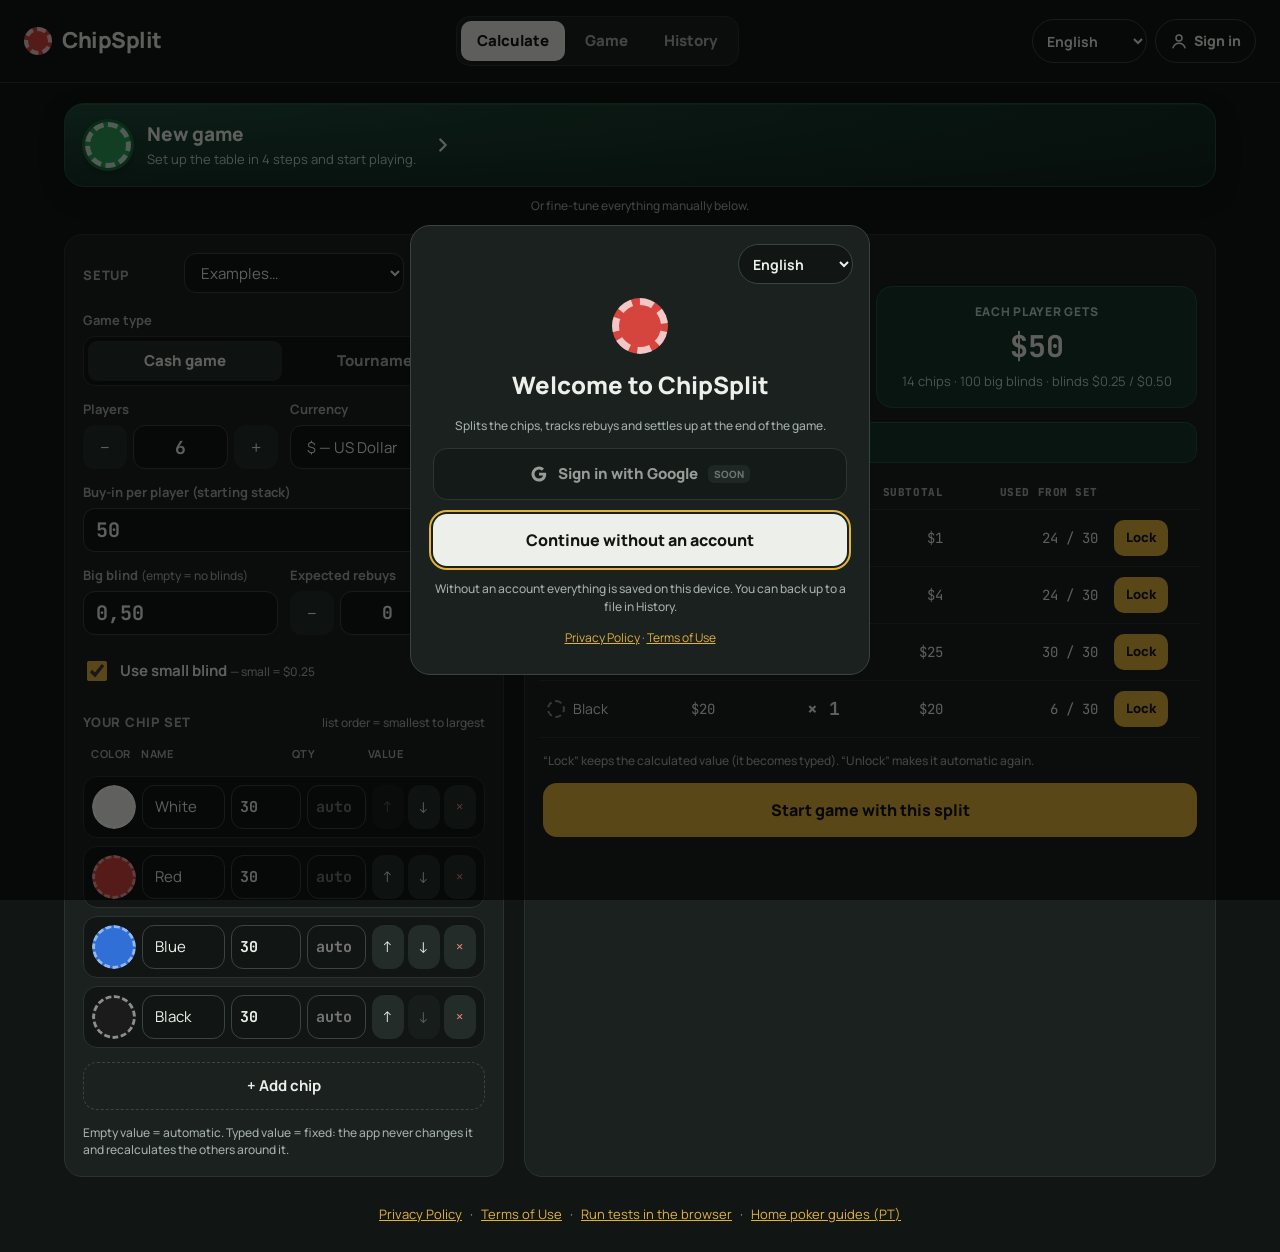
==== commit b29a22b9: "v1.0: Novo jogo guiado, torneio, add-on, retomar, WhatsApp, guias SEO, README de portfólio" ====
--- a/index.html
+++ b/index.html
@@ -3,7 +3,14 @@
 <head>
   <meta charset="utf-8">
   <meta name="viewport" content="width=device-width, initial-scale=1">
-  <title>ChipSplit</title>
+  <title>ChipSplit — calculadora de fichas de poker e acerto</title>
+  <meta name="description" content="Calcule quantas fichas cada jogador recebe, controle rebuys e eliminações durante o jogo e faça o acerto no fim. Poker caseiro, cash ou torneio. Grátis e sem cadastro.">
+  <link rel="canonical" href="https://nicorivis.github.io/chipsplit/">
+  <meta property="og:title" content="ChipSplit — fichas de poker sem dor de cabeça">
+  <meta property="og:description" content="Distribui as fichas, controla o jogo ao vivo e faz o acerto: quem paga quem, no menor número de Pix.">
+  <meta property="og:type" content="website">
+  <meta property="og:url" content="https://nicorivis.github.io/chipsplit/">
+  <meta property="og:image" content="https://nicorivis.github.io/chipsplit/icons/icon-512.png">
   <link rel="preconnect" href="https://fonts.googleapis.com">
   <link href="https://fonts.googleapis.com/css2?family=Manrope:wght@400;600;700;800&family=JetBrains+Mono:wght@500;700&family=Noto+Sans+SC:wght@500;700;800&display=swap" rel="stylesheet">
   <link rel="stylesheet" href="styles.css">
@@ -21,7 +28,6 @@
     <div class="brand">
       <span class="chip-logo" aria-hidden="true"></span>
       <h1>ChipSplit</h1>
-      <span class="tag"><span data-i18n="app.badge">teste</span> v0.8</span>
     </div>
     <nav class="tabs" data-i18n-aria="tab.sections" aria-label="Seções">
       <button type="button" class="tab" data-view="calc" aria-current="page"><span data-i18n="tab.calc">Calcular</span></button>
@@ -45,6 +51,15 @@
 
   <!-- =============== CALCULAR =============== -->
   <main id="view-calc" class="layout view">
+    <div class="calc-hero">
+      <div id="resumeBanner" class="resume" hidden></div>
+      <button type="button" id="wizardBtn" class="new-game">
+        <span class="ng-chip" aria-hidden="true"></span>
+        <span class="ng-text"><b data-i18n="wiz.new">Novo jogo</b><small data-i18n="wiz.new_sub">Monte a mesa em 4 passos e já comece a jogar.</small></span>
+        <svg width="22" height="22" viewBox="0 0 24 24" fill="none" stroke="currentColor" stroke-width="2.4" stroke-linecap="round" stroke-linejoin="round" aria-hidden="true"><path d="M9 6l6 6-6 6"></path></svg>
+      </button>
+      <p class="hint" data-i18n="wiz.or_advanced">Ou ajuste tudo manualmente logo abaixo.</p>
+    </div>
     <section class="panel" aria-labelledby="t-game">
       <div class="panel-head">
         <h2 id="t-game" data-i18n="calc.config">Configuração</h2>
@@ -52,6 +67,14 @@
           <label class="sr" for="example" data-i18n="calc.load_example">Carregar exemplo</label>
           <select id="example" class="compact"></select>
           <button id="reset" class="ghost" type="button" data-i18n="calc.clear">Limpar</button>
+        </div>
+      </div>
+
+      <div class="field">
+        <span class="label-like" data-i18n="calc.type">Tipo de jogo</span>
+        <div class="seg" role="group" data-i18n-aria="calc.type" aria-label="Tipo de jogo">
+          <button type="button" data-gtype="cash" aria-pressed="true" data-i18n="type.cash">Cash game</button>
+          <button type="button" data-gtype="tournament" aria-pressed="false" data-i18n="type.tournament">Torneio</button>
         </div>
       </div>
 
@@ -179,6 +202,8 @@
     <a href="termos.html" data-i18n="legal.terms">Termos de Uso</a>
     <span aria-hidden="true">·</span>
     <a href="tests.html" data-i18n="foot.tests">Rodar testes no navegador</a>
+    <span aria-hidden="true">·</span>
+    <a href="guias/" data-i18n="foot.guides">Guias (PT)</a>
   </footer>
 
   <!-- Banner de anúncio (só no modo grátis) -->
@@ -196,12 +221,12 @@
       <span class="chip-logo big" aria-hidden="true"></span>
       <h3 id="welcomeTitle" data-i18n="welcome.title">Bem-vindo ao ChipSplit</h3>
       <p class="hint" data-i18n="welcome.text">Divide as fichas, controla rebuys e fecha a conta no fim do jogo.</p>
-      <button type="button" class="google-btn" disabled>
+      <button type="button" class="google-btn" id="welcomeGoogle" disabled>
         <svg width="18" height="18" viewBox="0 0 24 24" aria-hidden="true"><path fill="currentColor" d="M21.6 12.2c0-.7-.1-1.4-.2-2H12v3.8h5.4a4.6 4.6 0 0 1-2 3v2.5h3.2c1.9-1.7 3-4.3 3-7.3zM12 22c2.7 0 5-.9 6.6-2.4l-3.2-2.5c-.9.6-2 1-3.4 1-2.6 0-4.8-1.8-5.6-4.1H3.1v2.6A10 10 0 0 0 12 22zM6.4 14a6 6 0 0 1 0-3.9V7.5H3.1a10 10 0 0 0 0 9zM12 6c1.5 0 2.8.5 3.8 1.5l2.9-2.9A10 10 0 0 0 3.1 7.5l3.3 2.6C7.2 7.8 9.4 6 12 6z"/></svg>
-        <span data-i18n="welcome.google">Entrar com Google</span> <span class="soon" data-i18n="welcome.soon">em breve</span>
+        <span data-i18n="welcome.google">Entrar com Google</span> <span class="soon" id="welcomeSoon" data-i18n="welcome.soon">em breve</span>
       </button>
       <button type="button" id="welcomeGuest" class="primary" data-i18n="welcome.guest">Continuar sem conta</button>
-      <p class="hint small" data-i18n="welcome.note">Sem conta: tudo fica salvo neste aparelho.</p>
+      <p class="hint small" id="welcomeNote">Sem conta, tudo fica salvo neste aparelho.</p>
       <p class="legal-links small"><a href="privacidade.html" data-i18n="legal.privacy">Política de Privacidade</a> · <a href="termos.html" data-i18n="legal.terms">Termos de Uso</a></p>
     </div>
   </dialog>
@@ -230,6 +255,24 @@
     </div>
   </dialog>
 
+  <!-- Novo jogo guiado -->
+  <dialog id="dlgWizard" class="dlg wizard" aria-labelledby="wizTitle">
+    <div class="dlg-body">
+      <div class="wiz-top">
+        <span class="hint" id="wizStep"></span>
+        <button type="button" class="icon wiz-close" data-close aria-label="Fechar">×</button>
+      </div>
+      <div class="wiz-dots" aria-hidden="true"><span></span><span></span><span></span><span></span></div>
+      <h3 id="wizTitle"></h3>
+      <div id="wizBody" class="wiz-body"></div>
+      <p id="wizPreview" class="status"></p>
+      <div class="dlg-actions">
+        <button type="button" id="wizBack" class="ghost" data-i18n="wiz.back">Voltar</button>
+        <button type="button" id="wizNext" class="gold-btn" data-i18n="wiz.next">Continuar</button>
+      </div>
+    </div>
+  </dialog>
+
   <!-- Confirmação -->
   <dialog id="dlgAsk" class="dlg ask" aria-labelledby="askText">
     <div class="dlg-body">
@@ -288,6 +331,7 @@
     </form>
   </dialog>
 
+  <script src="config.js"></script>
   <script src="i18n.js"></script>
   <script src="fx.js"></script>
   <script src="ui-i18n.js"></script>
@@ -297,7 +341,10 @@
   <script src="account.js"></script>
   <script src="app.js"></script>
   <script src="live.js"></script>
+  <script src="wizard.js"></script>
   <script src="profile.js"></script>
+  <script src="auth.js"></script>
+  <script src="analytics.js"></script>
   <script src="pwa.js"></script>
 </body>
 </html>
--- a/styles.css
+++ b/styles.css
@@ -473,3 +473,138 @@
 .install-btn[hidden] { display: none; }
 @media (max-width: 560px) { .install-btn span { display: none; } .install-btn { padding: 0 12px; } }
 @media (display-mode: standalone) { .top { padding-top: max(14px, env(safe-area-inset-top)); } .foot a[href="tests.html"] { display: none; } }
+
+/* ================= v0.9 — telas fluidas ================= */
+.top { view-transition-name: topbar; }
+.ad-banner { view-transition-name: adbanner; }
+::view-transition-old(root), ::view-transition-new(root) { animation-duration: .3s; animation-timing-function: cubic-bezier(.3,.8,.3,1); }
+html[data-dir="fwd"]::view-transition-old(root) { animation-name: vtOutLeft; }
+html[data-dir="fwd"]::view-transition-new(root) { animation-name: vtInRight; }
+html[data-dir="back"]::view-transition-old(root) { animation-name: vtOutRight; }
+html[data-dir="back"]::view-transition-new(root) { animation-name: vtInLeft; }
+@keyframes vtOutLeft { to { opacity: 0; transform: translateX(-28px); } }
+@keyframes vtInRight { from { opacity: 0; transform: translateX(28px); } }
+@keyframes vtOutRight { to { opacity: 0; transform: translateX(28px); } }
+@keyframes vtInLeft { from { opacity: 0; transform: translateX(-28px); } }
+
+.tabs { position: relative; }
+.tab-ink { position: absolute; top: 4px; bottom: 4px; left: 0; width: 0; border-radius: 10px; background: var(--text); transition: transform .32s cubic-bezier(.3,.8,.3,1), width .32s cubic-bezier(.3,.8,.3,1), opacity .2s; z-index: 0; pointer-events: none; }
+.tabs .tab { z-index: 1; background: transparent !important; transition: color .25s ease; }
+.tabs .tab[aria-current="page"] { color: #141413; }
+
+html { scroll-behavior: smooth; }
+.panel, .player, .card, .stat { transition: border-color .2s ease, transform .2s ease; }
+@media (hover: hover) { .player:hover { transform: translateY(-2px); } }
+
+@media (prefers-reduced-motion: reduce) {
+  ::view-transition-old(root), ::view-transition-new(root) { animation: none !important; }
+  .tab-ink { transition: none; }
+  html { scroll-behavior: auto; }
+}
+
+/* ===== v1.0 — Novo jogo guiado, retomar, mesa ao vivo, torneio ===== */
+.status:empty { display: none; }
+.label-like { font-size: 13px; font-weight: 700; color: var(--muted); }
+.calc-hero { grid-column: 1 / -1; display: flex; flex-direction: column; gap: 10px; min-width: 0; }
+.calc-hero > .hint { margin: 0; text-align: center; }
+.new-game {
+  display: flex; align-items: center; gap: 16px; width: 100%; min-height: 84px; padding: 16px 20px; text-align: left;
+  border: 1px solid var(--felt-line); border-radius: 20px; color: var(--text);
+  background: radial-gradient(120% 140% at 0% 0%, #1F4A39 0%, var(--felt) 55%, #10261E 100%);
+  box-shadow: 0 8px 24px rgba(0,0,0,.25), inset 0 1px 0 rgba(255,255,255,.06);
+  transition: transform .15s ease, filter .15s ease;
+}
+.new-game:hover { filter: brightness(1.08); }
+.new-game:active { transform: scale(.985); }
+.ng-chip {
+  flex: none; width: 46px; height: 46px; border-radius: 50%; background: #2E9E5B;
+  border: 5px dashed rgba(255,255,255,.75); box-shadow: 0 0 0 3px #1B6B3D, 0 4px 10px rgba(0,0,0,.35);
+}
+.new-game:hover .ng-chip { animation: ng-spin 1.2s ease; }
+@keyframes ng-spin { to { transform: rotate(360deg); } }
+.ng-text { display: flex; flex-direction: column; gap: 2px; min-width: 0; }
+.ng-text b { font-size: 19px; font-weight: 800; }
+.ng-text small { color: var(--felt-text); font-size: 13px; }
+
+.resume {
+  display: flex; align-items: center; gap: 12px; padding: 10px 12px 10px 16px; border-radius: 16px;
+  background: #2B1416; border: 1px solid #5C2A2E;
+}
+.resume[hidden] { display: none; }
+.resume-dot { flex: none; width: 10px; height: 10px; border-radius: 50%; background: #FF5A60; box-shadow: 0 0 0 0 rgba(255,90,96,.6); animation: pulse 1.6s infinite; }
+@keyframes pulse { 70% { box-shadow: 0 0 0 10px rgba(255,90,96,0); } 100% { box-shadow: 0 0 0 0 rgba(255,90,96,0); } }
+.resume-text { flex: 1; min-width: 0; display: flex; flex-direction: column; }
+.resume-text small { color: #FF8A8E; font-size: 11px; font-weight: 800; text-transform: uppercase; letter-spacing: .05em; }
+.resume-text b { white-space: nowrap; overflow: hidden; text-overflow: ellipsis; }
+.resume .gold-btn.small, .resume .gold-btn { min-height: 40px; height: 40px; flex: none; }
+
+/* assistente */
+.wizard .dlg-body { gap: 12px; }
+.wiz-top { display: flex; justify-content: space-between; align-items: center; }
+.wiz-close { width: 40px; }
+.wiz-dots { display: grid; grid-template-columns: repeat(4, 1fr); gap: 6px; }
+.wiz-dots span { height: 4px; border-radius: 4px; background: var(--line-2); transition: background .25s ease; }
+.wiz-dots span.on { background: var(--gold); }
+.wiz-body { display: flex; flex-direction: column; gap: 12px; animation: wiz-in .22s ease; }
+@keyframes wiz-in { from { opacity: 0; transform: translateX(10px); } to { opacity: 1; transform: none; } }
+.wiz-stepper { display: grid; grid-template-columns: 64px 1fr 64px; align-items: center; gap: 8px; }
+.wiz-stepper output { text-align: center; font-family: var(--mono); font-size: 48px; font-weight: 700; line-height: 1; }
+.wiz-round { height: 64px; border-radius: 50%; border: 1px solid var(--line-2); background: var(--surface-2); color: var(--text); font-size: 26px; font-weight: 700; }
+.wiz-quick { display: grid; grid-template-columns: repeat(4, minmax(0, 1fr)); gap: 6px; }
+.wiz-pick { min-height: 42px; border-radius: 12px; border: 1px solid var(--line-2); background: transparent; color: var(--text); font-weight: 800; font-family: var(--mono); padding: 0 4px; }
+.wiz-pick[aria-pressed="true"] { background: var(--gold-bg); border-color: var(--gold); color: var(--gold); }
+.wiz-cards { display: flex; flex-direction: column; gap: 8px; }
+.wiz-card {
+  display: flex; flex-direction: column; gap: 3px; text-align: left; padding: 14px 16px; border-radius: 14px;
+  border: 1px solid var(--line-2); background: var(--bg); color: var(--text); transition: border-color .15s ease, background .15s ease;
+}
+.wiz-card b { font-size: 16px; }
+.wiz-card small { color: var(--muted); font-size: 13px; }
+.wiz-card[aria-pressed="true"] { border-color: var(--gold); background: var(--gold-bg); }
+.wiz-card[aria-pressed="true"] b { color: var(--gold); }
+.wiz-amount { display: flex; flex-direction: column; gap: 6px; }
+.wiz-amount span { font-size: 13px; color: var(--muted); font-weight: 700; }
+.wiz-amount input { font-family: var(--mono); font-size: 22px; font-weight: 700; }
+.wizard .actions { justify-content: space-between; }
+.wizard .actions .gold-btn { flex: 1; }
+.wizard .actions .ghost[hidden] { display: none; }
+
+/* mesa ao vivo */
+.badge.type { background: var(--gold-bg); color: var(--gold); }
+.dist-details { border: 1px solid var(--line); border-radius: 14px; padding: 4px 12px; background: var(--bg); }
+.dist-details summary { cursor: pointer; padding: 8px 0; font-weight: 700; color: var(--muted); list-style: none; }
+.dist-details summary::-webkit-details-marker { display: none; }
+.dist-details summary::before { content: '▸ '; display: inline-block; transition: transform .2s ease; }
+.dist-details[open] summary::before { transform: rotate(90deg); }
+.dist-details .bank { margin: 0 0 8px; }
+button.danger-ghost { background: transparent !important; color: #FF8A8E !important; border: 1px solid #6B3128 !important; }
+.live-footer {
+  position: sticky; bottom: 0; z-index: 5; display: flex; gap: 8px; justify-content: flex-end; flex-wrap: wrap;
+  margin: 16px -4px 0; padding: 12px 4px calc(12px + env(safe-area-inset-bottom));
+  background: linear-gradient(to top, var(--bg) 70%, rgba(17,22,20,0));
+}
+.live-footer > * { flex: 1 1 160px; max-width: 320px; }
+
+/* torneio */
+.standings { list-style: none; margin: 0; padding: 0; display: flex; flex-direction: column; gap: 6px; }
+.standings li { display: flex; align-items: center; gap: 10px; padding: 8px 10px; border-radius: 12px; background: var(--bg); border: 1px solid var(--line); min-width: 0; }
+.standings li b { flex: 1; min-width: 0; overflow: hidden; text-overflow: ellipsis; white-space: nowrap; }
+.standings li.out { opacity: .75; }
+.standings .prize { font-family: var(--mono); font-weight: 700; color: var(--gold); }
+.standings .row-actions { display: flex; gap: 4px; }
+.standings .row-actions .icon { width: 36px; height: 36px; }
+.place { display: inline-flex; align-items: center; justify-content: center; min-width: 36px; height: 24px; padding: 0 6px; border-radius: 8px; font-size: 12px; font-weight: 800; background: var(--surface-2); color: var(--muted); }
+.place-1 { background: linear-gradient(135deg, #F5D06B, #C9962A); color: #2A1E05; }
+.place-2 { background: linear-gradient(135deg, #E4E7EA, #A9B0B6); color: #1E2226; }
+.place-3 { background: linear-gradient(135deg, #E0A574, #A8653A); color: #2A1608; }
+.payouts { display: flex; flex-direction: column; gap: 6px; }
+.pay-row { display: grid; grid-template-columns: 52px minmax(0, 1fr) 20px; align-items: center; gap: 8px; }
+.pay-row input { text-align: right; font-family: var(--mono); font-weight: 700; }
+
+/* acerto */
+a.wa-btn { display: inline-flex; align-items: center; justify-content: center; gap: 8px; min-height: 48px; padding: 0 18px; border-radius: 14px; background: #25D366; color: #08260F; font-weight: 800; text-decoration: none; }
+a.wa-btn:hover { filter: brightness(1.06); }
+.game-head .title-row { flex-wrap: wrap; }
+.game-head .title-row .title-input { flex: 1 1 100%; }
+@media (max-width: 480px) { .standings .avatar { display: none; } }
+.game-head .title-row { justify-content: flex-start; row-gap: 6px; } .game-head .title-row .badge { flex: 0 0 auto; margin: 0; }
